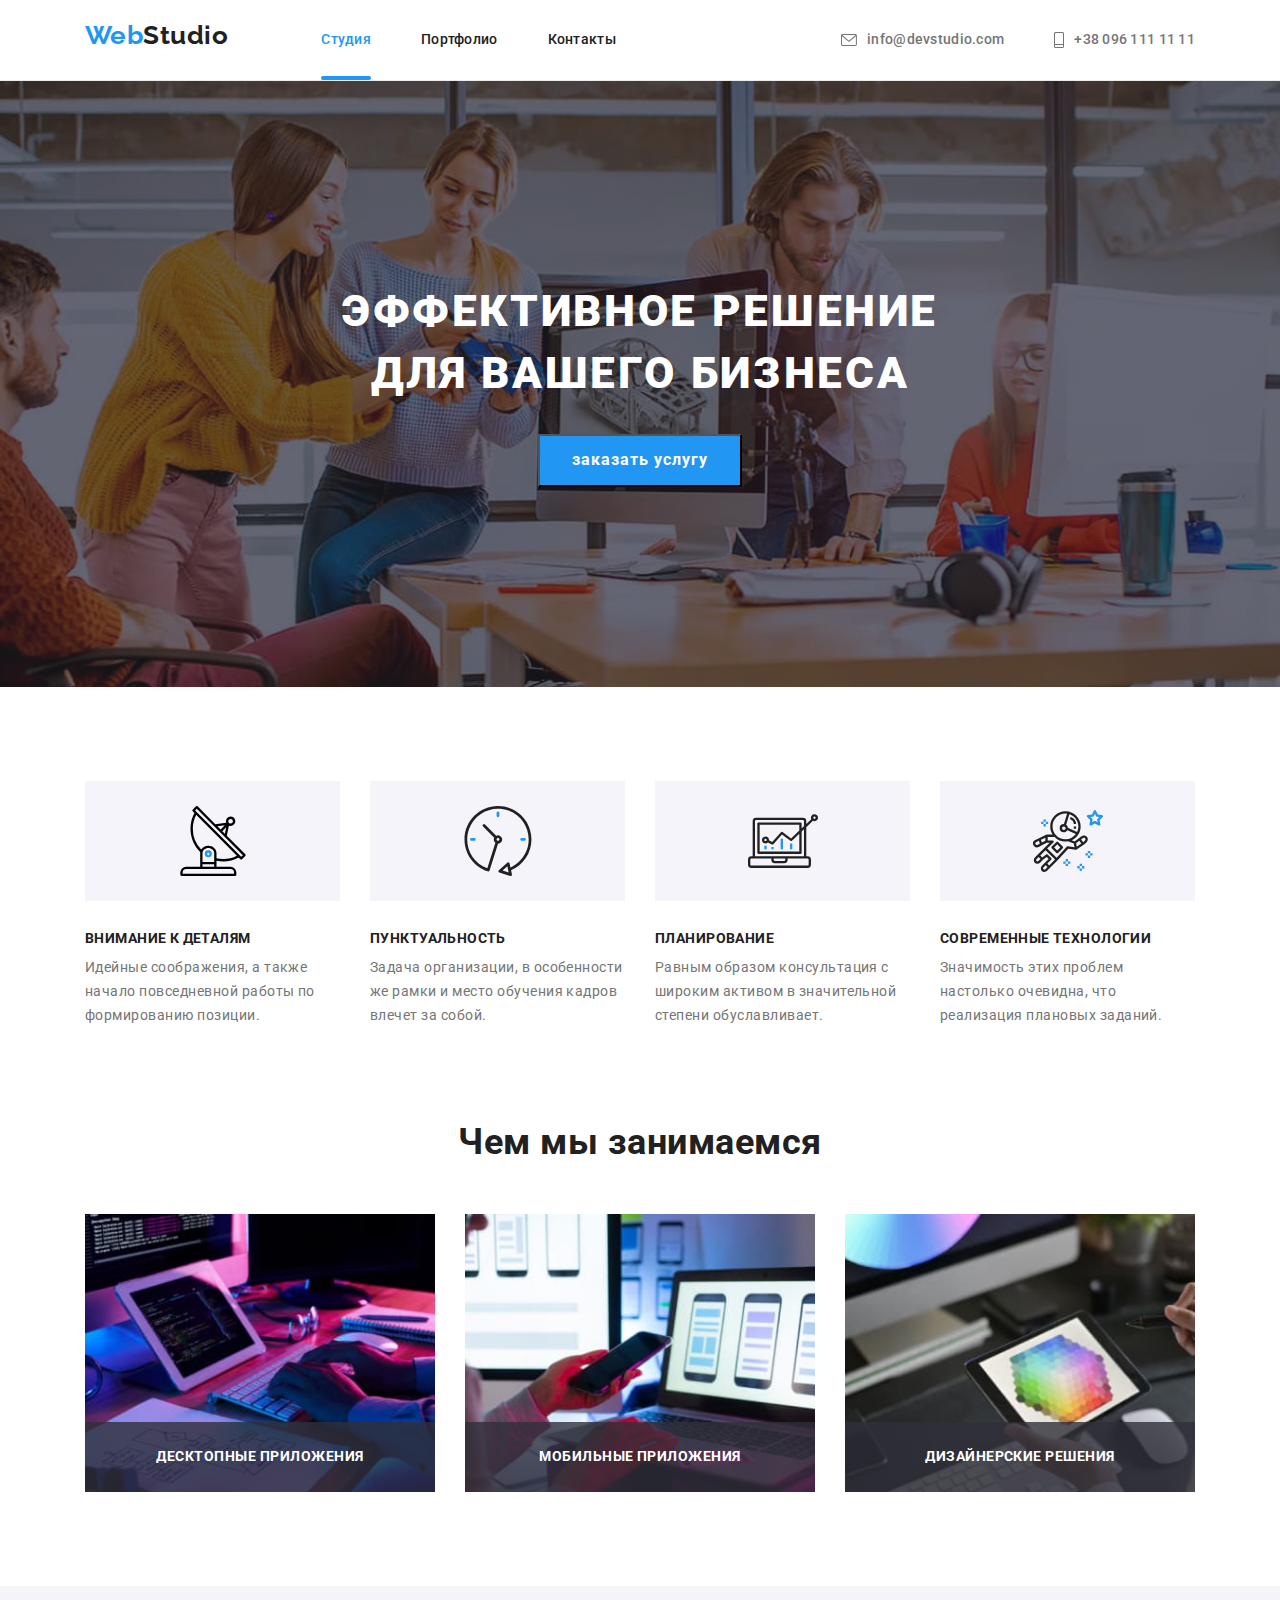
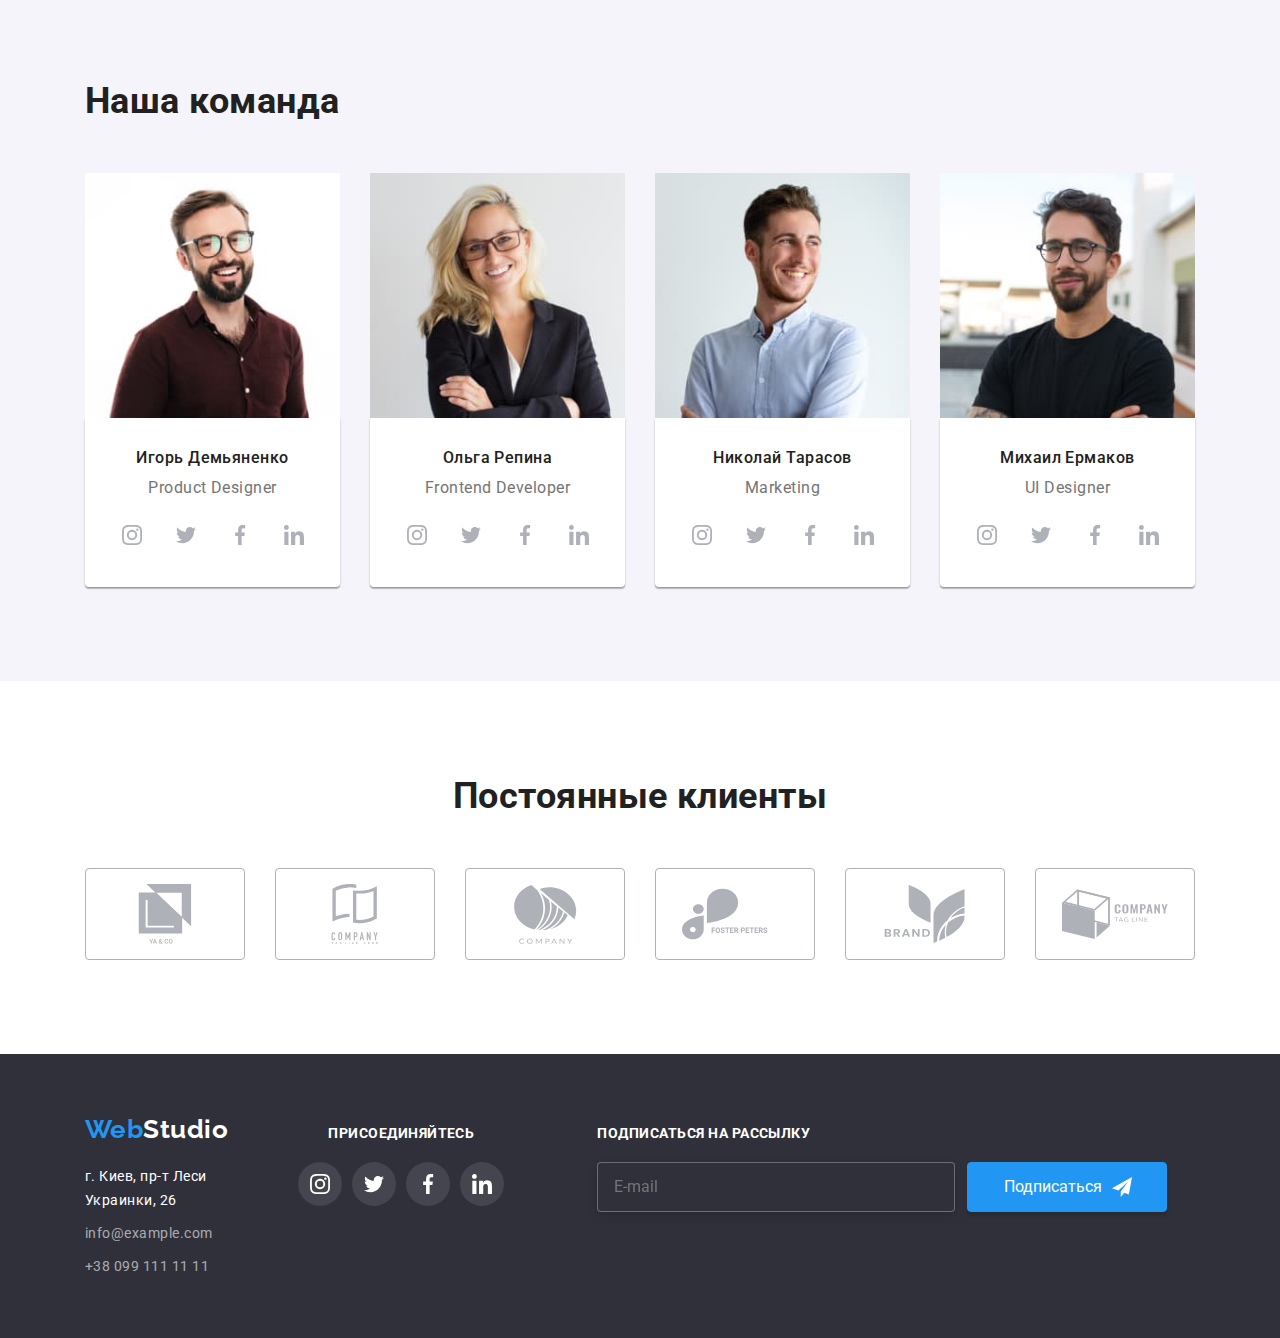
==== index.html @ ba645a19 "добавляет разметку на mob. tablet, desktop." ====
<!DOCTYPE html>
<html lang="en">
  <head>
    <meta charset="UTF-8" />
    <meta http-equiv="X-UA-Compatible" content="IE=edge" />
   <meta name="viewport" content="width=device-width, initial-scale=1.0" />
    <meta name="WebStudio" content="effective solution for your busines" />
    <title>WebStudio</title>
    <link
      href="https://fonts.googleapis.com/css2?family=Raleway:wght@700&family=Roboto:wght@400;500;700;900&display=swap"
      rel="stylesheet"
    />
    <link
      rel="stylesheet"
      href="https://cdnjs.cloudflare.com/ajax/libs/modern-normalize/1.1.0/modern-normalize.min.css"
    />
    <link rel="stylesheet" href="./css/main.min.css" />
  </head>

  <!--Body-->

  <body>
    <!--Header-->
    <header class="nav">
      <div class="container main__nav">
        
        
        <nav class="header__nav">

         <a href="./index.html" class="nav__logo"><span class="span__logo">Web</span>Studio
         </a>

          <ul class="nav__list">

            <li class="nav__item current">
              <a href="" class="nav__link current">Студия</a>
            </li>

            <li class="nav__item">
              <a href="./portfolio.html" class="nav__link">Портфолио</a>
            </li>

            <li class="nav__item">
              <a href="" class="nav__link">Контакты</a>
            </li>

          </ul>
        </nav>
        
        <button type="button" class="mobile-menu-button" data-menu-button>
         <svg class="mobile-menu-icon" width="40" height="40">
            <use href="./images/icons.svg#icon-menu_mob"></use>
            
         </svg>
         <svg class="mobile-menu-close" width="40" height="40">
            <use href="./images/icons.svg#icon-close_mob"></use>
         </svg>
        </button>

        <!--Contact-->

        <ul class="contact__list">
          <li class="contact__item">
            <a href="mailto:info@devstudio.com" class="contact__link">
              <svg class="icon__contact" width="16" height="12">
                <use href="./images/icons.svg#icon-envelope"></use>
              </svg>
              info@devstudio.com
            </a>
          </li>
          <li class="contact__item">
            <a href="tel:+380961111111" class="contact__link">
              <svg class="icon__contact" width="10" height="16">
                <use href="./images/icons.svg#icon-Vector"></use>
              </svg>
              +38 096 111 11 11
            </a>
          </li>
        </ul>
      </div>
    </header>

    <!--Main-->
    <main>
      <!--Hero-->
      <section class="hero">
        <div class="container">
          <h1 class="hero__title">Эффективное решение для вашего бизнеса</h1>
          <!--Button-->
          <button type="button" class="hero__button" data-modal-open>
            заказать услугу
          </button>
        </div>
      </section>

      <!--Advantages-->
      <section class="advantages section no__padding">
        <div class="container">
          <ul class="advantages__list">
            <li class="advantages__item">
              <div class="adv__wrap">
                <svg class="advantages__icon" width="70" height="70">
                  <use href="./images/icons.svg#icon-antenna"></use>
                </svg>
              </div>

              <h3 class="advantages__title">Внимание к деталям</h3>
              <p class="advantages__text">
                Идейные соображения, а также начало повседневной работы по
                формированию позиции.
              </p>
            </li>

            <li class="advantages__item">
              <div class="adv__wrap">
                <svg class="advantages__icon" width="70" height="70">
                  <use href="./images/icons.svg#icon-clock"></use>
                </svg>
              </div>
              <h3 class="advantages__title">Пунктуальность</h3>
              <p class="advantages__text">
                Задача организации, в особенности же рамки и место обучения
                кадров влечет за собой.
              </p>
            </li>

            <li class="advantages__item">
              <div class="adv__wrap">
                <svg class="advantages__icon" width="70" height="70">
                  <use href="./images/icons.svg#icon-diagram"></use>
                </svg>
              </div>
              <h3 class="advantages__title">Планирование</h3>
              <p class="advantages__text">
                Равным образом консультация с широким активом в значительной
                степени обуславливает.
              </p>
            </li>

            <li class="advantages__item">
              <div class="adv__wrap">
                <svg class="advantages__icon" width="70" height="70">
                  <use href="./images/icons.svg#icon-astronaut"></use>
                </svg>
              </div>
              <h3 class="advantages__title">Современные технологии</h3>
              <p class="advantages__text">
                Значимость этих проблем настолько очевидна, что реализация
                плановых заданий.
              </p>
            </li>
          </ul>
        </div>
      </section>

      <!--Description-->
      <section class="description section">
        <div class="container">
          <h2 class="description__title">Чем мы занимаемся</h2>
          <ul class="description__list">
            <!--programmer-->
            <li class="description__item">
              <img
              class="description__img"
              srcset="./images/programer01.jpg 1x, ./images/programer@2x.jpg 2x"
                src="./images/programer01.jpg"
                alt="programer-working"
                width="370"
                height="294"
              />
              <h3 class="about__img">Десктопные приложения</h3>
            </li>

            <li class="description__item">
              <!--web-ui-designers-->
              <img
              class="description__img"
              srcset="./images/web-ui-designers.jpg 1x, ./images/web-ui-designers@2x.jpg 2x"
                src="./images/web-ui-designers.jpg"
                alt="designers-are-developing"
                width="370"
                height="294"
              />
              <h3 class="about__img">Мобильные приложения</h3>
            </li>

            <li class="description__item">
              <!--creativ-artists-->
              <img
              class="description__img"
              srcset="./images/creativ-artists.jpg 1x, ./images/creativ-artists@2x.jpg 2x"
                src="./images/creativ-artists.jpg"
                alt="creative-artist-with-working-color-selection"
                width="370"
                height="294"
              />
              <h3 class="about__img">Дизайнерские решения</h3>
            </li>
          </ul>
        </div>
      </section>

      <!--Crewmember-->
      <section class="crewmember section">
        <div class="container">
          <h2 class="crew__title">Наша команда</h2>
          <ul class="crewmember__list">
            <!--productdesigner-->
            <li class="crew__item">
            <picture>
               <source 
               srcset="./images/productdesigner-270.jpg 1x,
               ./images/productdesigner-270@2x.jpg 2x"
               media="(min-width:1200px)">
               <source
               srcset="./images/productdesigner-354.jpg 1x,
               ./images/productdesigner-354@2x.jpg 2x"
               media="(min-width: 768px)">
               <source 
               srcset="./images/productdesigner-450.jpg 1x,
               ./images/productdesigner-450@2x.jpg 2x"
               media="(max-width:767px)">
               <img src="./images/productdesigner-450.jpg"
               alt="product-designer"
               class="crew__img">
            </picture>
              <div class="crew__card">
                <h3 class="crew__name">Игорь Демьяненко</h3>
                <p class="crew__position">Product Designer</p>
                <ul class="social__list">
                  <li class="social__item">
                    <a
                      href=""
                      class="crew__link"
                      target="_blank"
                      rel="nooper noreferrer"
                    >
                      <svg class="icon__inst" width="20" height="20">
                        <use href="./images/icons.svg#icon-instagram"></use>
                      </svg>
                    </a>
                  </li>
                  <li class="social__item">
                    <a
                      href=""
                      class="crew__link"
                      target="_blank"
                      rel="nooper noreferrer"
                    >
                      <svg class="icon__twit" width="20" height="20">
                        <use href="./images/icons.svg#icon-twitter"></use>
                      </svg>
                    </a>
                  </li>
                  <li class="social__item">
                    <a
                      href=""
                      class="crew__link"
                      target="_blank"
                      rel="nooper noreferrer"
                    >
                      <svg class="icon__face" width="20" height="20">
                        <use href="./images/icons.svg#icon-facebook"></use>
                      </svg>
                    </a>
                  </li>
                  <li class="social__item">
                    <a
                      href=""
                      class="crew__link"
                      target="_blank"
                      rel="nooper noreferrer"
                    >
                      <svg class="icon__link" width="20" height="20">
                        <use href="./images/icons.svg#icon-linkedin"></use>
                      </svg>
                    </a>
                  </li>
                </ul>
              </div>
            </li>

            <!--Frontend-->
            <li class="crew__item">
             <picture>
               <source
               srcset="./images/frontend-270.jpg 1x,
               ./images/frontend-270@2x.jpg 2x"
               media="(min-width:1200px)">
               <source
               srcset="./images/frontend-354.jpg 1x,
               ./images/frontend-354@2x.jpg 2x"

               media="(min-width:768px)">


               <source
               srcset="./images/frontend-450.jpg 1x,
               ./images/frontend-450@2x.jpg 2x"
               media="(max-width: 767px)">
               <img src="./images/frontend-450.jpg"
               alt="frontend"
               class="crew__img">
             </picture>
              <div class="crew__card">
                <h3 class="crew__name">Ольга Репина</h3>
                <p class="crew__position">Frontend Developer</p>
                <ul class="social__list">
                  <li class="social__item">
                    <a
                      href=""
                      class="crew__link"
                      target="_blank"
                      rel="nooper noreferrer"
                    >
                      <svg class="icon__inst" width="20" height="20">
                        <use href="./images/icons.svg#icon-instagram"></use>
                      </svg>
                    </a>
                  </li>
                  <li class="social__item">
                    <a
                      href=""
                      class="crew__link"
                      target="_blank"
                      rel="nooper noreferrer"
                    >
                      <svg class="icon__twit" width="20" height="20">
                        <use href="./images/icons.svg#icon-twitter"></use>
                      </svg>
                    </a>
                  </li>
                  <li class="social__item">
                    <a
                      href=""
                      class="crew__link"
                      target="_blank"
                      rel="nooper noreferrer"
                    >
                      <svg class="icon__face" width="20" height="20">
                        <use href="./images/icons.svg#icon-facebook"></use>
                      </svg>
                    </a>
                  </li>
                  <li class="social__item">
                    <a
                      href=""
                      class="crew__link"
                      target="_blank"
                      rel="nooper noreferrer"
                    >
                      <svg class="icon__link" width="20" height="20">
                        <use href="./images/icons.svg#icon-linkedin"></use>
                      </svg>
                    </a>
                  </li>
                </ul>
              </div>
            </li>

            <!--Marketing-->
            <li class="crew__item">
              <picture>
               <source
               srcset="./images/marketing-270.jpg 1x,
               ./images/marketing-270@2x.jpg 2x"
               media="(min-width:1200px)">

               <source
               srcset="./images/marketing-354.jpg 1x,
               ./images/marketing-354@2x.jpg 2x"
               media="(min-width: 768px)">

               <source
               srcset="./images/marketing-450.jpg 1x,
               ./images/marketing-450@2x.jpg 2x"
               media="max-width:767px)">

               <img src="./images/marketing-450.jpg"
               alt="marketing"
               class="crew__img">

              </picture>
              <div class="crew__card">
                <h3 class="crew__name">Николай Тарасов</h3>
                <p class="crew__position">Marketing</p>
                <ul class="social__list">
                  <li class="social__item">
                    <a
                      href=""
                      class="crew__link"
                      target="_blank"
                      rel="nooper noreferrer"
                    >
                      <svg class="icon__inst" width="20" height="20">
                        <use href="./images/icons.svg#icon-instagram"></use>
                      </svg>
                    </a>
                  </li>
                  <li class="social__item">
                    <a
                      href=""
                      class="crew__link"
                      target="_blank"
                      rel="nooper noreferrer"
                    >
                      <svg class="icon__twit" width="20" height="20">
                        <use href="./images/icons.svg#icon-twitter"></use>
                      </svg>
                    </a>
                  </li>
                  <li class="social__item">
                    <a
                      href=""
                      class="crew__link"
                      target="_blank"
                      rel="nooper noreferrer"
                    >
                      <svg class="icon__face" width="20" height="20">
                        <use href="./images/icons.svg#icon-facebook"></use>
                      </svg>
                    </a>
                  </li>
                  <li class="social__item">
                    <a
                      href=""
                      class="crew__link"
                      target="_blank"
                      rel="nooper noreferrer"
                    >
                      <svg class="icon__link" width="20" height="20">
                        <use href="./images/icons.svg#icon-linkedin"></use>
                      </svg>
                    </a>
                  </li>
                </ul>
              </div>
            </li>

            <!--UlDesigner-->
            <li class="crew__item">
              <picture>
               <source
               srcset="./images/uldesigner-270.jpg 1x,
               ./images/uldesigner-270@2x.jpg 2x"
               media="(min-width:1200px)">

               <source
               srcset="./images/uldesigner-354.jpg 1x,
               ./images/uldesigner-354@2x.jpg 2x"
               media="(min-width:768px)">


               <source
               srcset="./images/uldesigner-450.jpg 1x,
               ./images/uldesigner-450@2x.jpg 2x"
               media="(max-width:767 px)">

               <img src="./images/uldesigner-450.jpg"
               alt="ul-designer"
               class="crew__img">
              </picture>
              <div class="crew__card">
                <h3 class="crew__name">Михаил Ермаков</h3>
                <p class="crew__position">UI Designer</p>
                <ul class="social__list">
                  <li class="social__item">
                    <a
                      href=""
                      class="crew__link"
                      target="_blank"
                      rel="nooper noreferrer"
                    >
                      <svg class="icon__inst" width="20" height="20">
                        <use href="./images/icons.svg#icon-instagram"></use>
                      </svg>
                    </a>
                  </li>
                  <li class="social__item">
                    <a
                      href=""
                      class="crew__link"
                      target="_blank"
                      rel="nooper noreferrer"
                    >
                      <svg class="icon__twit" width="20" height="20">
                        <use href="./images/icons.svg#icon-twitter"></use>
                      </svg>
                    </a>
                  </li>
                  <li class="social__item">
                    <a
                      href=""
                      class="crew__link"
                      target="_blank"
                      rel="nooper noreferrer"
                    >
                      <svg class="icon__face" width="20" height="20">
                        <use href="./images/icons.svg#icon-facebook"></use>
                      </svg>
                    </a>
                  </li>
                  <li class="social__item">
                    <a
                      href=""
                      class="crew__link"
                      target="_blank"
                      rel="nooper noreferrer"
                    >
                      <svg class="icon__link" width="20" height="20">
                        <use href="./images/icons.svg#icon-linkedin"></use>
                      </svg>
                    </a>
                  </li>
                </ul>
              </div>
            </li>
          </ul>
        </div>
      </section>

      <!--clients-->
      <section class="clients section">
        <div class="container">
          <h2 class="clients__title">Постоянные клиенты</h2>

          <ul class="box__list">
            <li class="box__item">
              <a
                href=""
                class="client__link"
                target="_blank"
                rel="nooper noreferrer"
              >
                <svg class="icon__company" width="106" height="60">
                  <use href="./images/icons.svg#icon-company1"></use>
                </svg>
              </a>
            </li>

            <li class="box__item">
              <a
                href=""
                class="client__link"
                target="_blank"
                rel="nooper noreferrer"
              >
                <svg class="icon__company" width="106" height="60">
                  <use href="./images/icons.svg#icon-company2"></use>
                </svg>
              </a>
            </li>
            <li class="box__item">
              <a
                href=""
                class="client__link"
                target="_blank"
                rel="nooper noreferrer"
              >
                <svg class="icon__company" width="106" height="60">
                  <use href="./images/icons.svg#icon-company3"></use>
                </svg>
              </a>
            </li>
            <li class="box__item">
              <a
                href=""
                class="client__link"
                target="_blank"
                rel="nooper noreferrer"
              >
                <svg class="icon__company" width="106px" height="60px">
                  <use href="./images/icons.svg#icon-company4"></use>
                </svg>
              </a>
            </li>
            <li class="box__item">
              <a
                href=""
                class="client__link"
                target="_blank"
                rel="nooper noreferrer"
              >
                <svg class="icon__company" width="106" height="60">
                  <use href="./images/icons.svg#icon-company5"></use>
                </svg>
              </a>
            </li>
            <li class="box__item">
              <a
                href=""
                class="client__link"
                target="_blank"
                rel="nooper noreferrer"
              >
                <svg class="icon__company" width="106" height="60">
                  <use href="./images/icons.svg#icon-company6"></use>
                </svg>
              </a>
            </li>
          </ul>
        </div>
      </section>
    </main>
    <!--Footer-->
    <footer class="footer">
      <div class="container footer__content">
        <div class="footer__wrap">
          <a href="./index.html" class="logo"
            ><span class="span__logo">Web</span>Studio
          </a>
          <address>
            <ul class="address__list">
              <li class="address__item">
                <a
                  href="https://www.google.pl/maps/place/%D0%B1%D1%83%D0%BB.+%D0%9B%D0%B5%D1%81%D0%B8+%D0%A3%D0%BA%D1%80%D0%B0%D0%B8%D0%BD%D0%BA%D0%B8,+26,+%D0%9A%D0%B8%D0%B5%D0%B2,+%D0%A3%D0%BA%D1%80%D0%B0%D0%B8%D0%BD%D0%B0,+02000/@50.4265841,30.5361971,17z/data=!3m1!4b1!4m5!3m4!1s0x40d4cf0e033ecbe9:0x57a4dffefec77da0!8m2!3d50.4265807!4d30.5383858"
                  target="_blank"
                  rel="nooper noreferrer"
                  class="footer__link"
                >
                  г. Киев, пр-т Леси Украинки, 26
                </a>
              </li>

              <li class="address__item">
                <a href="mailto:info@example.com" class="footer__contact">
                  info@example.com
                </a>
              </li>

              <li class="address__item">
                <a href="tel:tel:+380991111111" class="footer__contact">
                  +38 099 111 11 11
                </a>
              </li>
            </ul>
          </address>
        </div>
<!------Join------>
        <div class="join__box">
          <h3 class="join__title">присоединяйтесь</h3>
          <ul class="join__list">
            <li class="join__item">
              <a
                href=""
                class="join__link"
                target="_blank"
                rel="nooper noreferrer"
              >
                <svg class="icon__inst" width="20" height="20">
                  <use href="./images/icons.svg#icon-instagram"></use>
                </svg>
              </a>
            </li>
            <li class="join__item">
              <a
                href=""
                class="join__link"
                target="_blank"
                rel="nooper noreferrer"
              >
                <svg class="icon__twit" width="20" height="20">
                  <use href="./images/icons.svg#icon-twitter"></use>
                </svg>
              </a>
            </li>
            <li class="join__item">
              <a
                href=""
                class="join__link"
                target="_blank"
                rel="nooper noreferrer"
              >
                <svg class="icon__face" width="20" height="20">
                  <use href="./images/icons.svg#icon-facebook"></use>
                </svg>
              </a>
            </li>
            <li class="join__item">
              <a
                href=""
                class="join__link"
                target="_blank"
                rel="nooper noreferrer"
              >
                <svg class="icon__link" width="20" height="20">
                  <use href="./images/icons.svg#icon-linkedin"></use>
                </svg>
              </a>
            </li>
          </ul>
        </div>
<!--------Subscribe_section-->
        <div class="subscribe__section">
          <h3 class="subscribe__title">подписаться на рассылку</h3>

          <form class="speaker__form">
            <div class="button__form">
              <input
                type="email"
                name="mail"
                id="mail"
                placeholder="E-mail"
                class="subscribe__input"
              />
              <button class="subscribe__button">
                Подписаться
                <svg class="svg__send" width="24" height="24">
                  <use href="./images/icons.svg#icon-icon-send"></use>
                </svg>
              </button>
            </div>
          </form>
        </div>
      </div>
    </footer>
<!-----Backdrop-->
    <div class="backdrop is-hidden" data-modal>
      <div class="modal__window">
        <button class="button__close" data-modal-close>
          <svg class="icon__close" width="18" height="18">
            <use href="./images/close-black1.svg#icon-close-black"></use>
          </svg>
        </button>

        <h2 class="window__title">Оставьте свои данные, мы вам перезвоним</h2>
        <form class="fieldset">
          <label class="form__field" for="form-name">Имя</label>
          <div class="form__wrap">
            <input
              class="form__input"
              type="text"
              name="form-name"
              id="form-name"
            />
            <svg class="form__icon" width="12" height="12">
              <use href="./images/icons.svg#icon-personal"></use>
            </svg>
          </div>

          <label class="form__field" for="form-tel">Телефон</label>
          <div class="form__wrap">
            <input
              class="form__input"
              type="tel"
              name="form-tel"
              id="form-tel"
            />
            <svg class="form__icon" width="13" height="13">
              <use href="./images/icons.svg#icon-phone"></use>
            </svg>
          </div>

          <label class="form__field" for="form-email">Почта</label>
          <div class="form__wrap">
            <input
              class="form__input"
              type="email"
              name="form-email"
              id="form-email"
            />
            <svg class="form__icon" width="15" height="12">
              <use href="./images/icons.svg#icon-form-envelope"></use>
            </svg>
          </div>

          <label class="form__field" for="form-comment">Комментарий</label>
          <div class="comment__wrapper">
            <textarea
              name="form-comment"
              id="form-comment"
              rows="7"
              placeholder="Введите текст"
              class="form__comment"
            ></textarea>
          </div>

          <div class="checkbox__wrap">
            <input
              class="form__checkbox"
              type="checkbox"
              name="form-checkbox"
              id="form-checkbox"
            />
            <label class="checkbox__text" for="form-checkbox">
              <svg class="checkbox__icon" width="16" height="15">
                <use href="./images/icons.svg#icon-form-confirm"></use>
              </svg>
              <span>
                Соглашаюсь с рассылкой и принимаю
                <a class="checkbox__link" href="">Условия договора</a></span
              >
            </label>
          </div>
          <button class="form__button" type="submit">Отправить</button>
        </form>
      </div>
    </div>

    <!--mobile-menu-->
   <div class="mobile-menu" data-menu>

   
      
   
      <ul class="nav__list">
   
         <li class="nav__item current">
            <a href="" class="nav__link current">Студия</a>
         </li>
   
         <li class="nav__item">
            <a href="./portfolio.html" class="nav__link">Портфолио</a>
         </li>
   
         <li class="nav__item">
            <a href="" class="nav__link">Контакты</a>
         </li>
   
      </ul>
      
      <ul class="contact__list">
         <li class="contact__item">
            <a href="mailto:info@devstudio.com" class="contact__link">
               <svg class="icon__contact" width="16" height="12">
                  <use href="./images/icons.svg#icon-envelope"></use>
               </svg>
               info@devstudio.com
            </a>
         </li>
         <li class="contact__item">
            <a href="tel:+380961111111" class="contact__link tel">
               <svg class="icon__contact" width="10" height="16">
                  <use href="./images/icons.svg#icon-Vector"></use>
               </svg>
               +38 096 111 11 11
            </a>
         </li>
      </ul>
      <ul class="mob__social">
         <li class="mob__social-item">
            <a class="mob__social-link" href="">Instagram</a>
         </li>
         <li class="mob__social-item">
            <a class="mob__social-link" href="">Twitter</a>
         </li>
         <li class="mob__social-item">
            <a class="mob__social-link" href="">Facebook</a>
         </li>
         <li class="mob__social-item">
            <a class="mob__social-link" href="">LinkedIn</a>
         </li>
      </ul>
 
      <!-- <button type="button" data-menu-close>Close</button> -->
   </div>





    <script src="./js/modal.js"></script>
    <script src="./js/mobile-menu.js"></script>
  </body>
</html>
---- css/main.min.css ----
body{color:#212121;font-family:"Roboto",sans-serif;letter-spacing:.03em}img{display:block;max-width:100%;height:auto}button{cursor:pointer}ul{list-style:none;padding:0px;margin:0px}h1,h2,h3{margin:0}p{margin:0}a{text-decoration:none}.container{margin-left:auto;margin-right:auto;padding-left:15px;padding-right:15px}@media(min-width: 480px){.container{width:480px}}@media(min-width: 768px){.container{width:768px}}@media(min-width: 1200px){.container{width:1140px}}.section{padding-top:94px;padding-bottom:94px}.color{background-color:#f5f4fa}.icon__inst,.icon__twit,.icon__face,.icon__link{fill:currentColor}.icon__company{fill:currentColor}.mobile-menu{background-color:#fff;box-shadow:0px 4px 8px rgba(0,0,0,.04),0px 2px 4px rgba(0,0,0,.08),0px 1px 3px rgba(0,0,0,.16);position:fixed;top:0;left:0;width:100%;height:100vh;transform:translateX(100%);opacity:0;transition:transform var(--transition),opacity var(--transition);display:flex;flex-direction:column;justify-content:space-between;align-items:baseline;padding:48px 40px;overflow-y:scroll}.mobile-menu.is-open{transform:translateX(0);opacity:1}@media(max-width: 767.98px){.mobile-menu.is-open .tel{color:#2196f3}}@media(max-width: 767.98px){.contact__list{margin-left:0;flex-direction:column-reverse;gap:0}}@media(max-width: 767.98px){.nav__list{gap:0}}@media(max-width: 767.98px){.icon__contact{display:none}}.mobile-menu-close{display:none}.mobile-menu-button.is-open .mobile-menu-close{display:block}.mobile-menu-button.is-open .mobile-menu-icon{display:none}.mobile-menu-button.is-open{position:fixed;top:20px;right:20px;z-index:10;background-color:#fff;border:none;transition:250ms cubic-bezier(0.4, 0, 0.2, 1)}.mobile-menu-button.is-open:hover,.mobile-menu-button.is-open:focus{fill:#2196f3}.mobile-menu-button{background-color:#fff;border:none;transition:250ms cubic-bezier(0.4, 0, 0.2, 1)}@media(min-width: 768px){.mobile-menu-button{display:none}}.mobile-menu-button:hover,.mobile-menu-button:focus{fill:#2196f3}.nav{background-color:#fff;border-bottom:1px solid #ececec}@media(max-width: 767.98px){.nav .nav__list{display:none}}@media(max-width: 767.98px){.nav .contact__list{display:none}}@media(max-width: 767.98px){.nav__list{display:none}}.main__nav{display:flex;align-items:center}@media(max-width: 767.98px){.main__nav{justify-content:space-between}}.header__nav{display:flex;align-items:baseline}.nav__logo{color:#212121;margin-right:93px;font-family:"Raleway",sans-serif;font-size:26px;font-weight:700;line-height:1.2;transition-property:color;transition:250ms cubic-bezier(0.4, 0, 0.2, 1)}.nav__logo:hover,.nav__logo:focus{color:#2196f3}.span__logo{color:#2196f3}.logo{display:block;margin-top:0;margin-bottom:20px;color:#fff;text-decoration:none;font-family:"Raleway",sans-serif;font-size:26px;font-weight:700;line-height:1.2;transition-property:color;transition:250ms cubic-bezier(0.4, 0, 0.2, 1)}.logo:hover,.logo:focus{color:#2196f3}.nav__list{display:flex;gap:50px}@media(max-width: 767.98px){.nav__list{flex-direction:column;gap:32px;align-items:baseline}}.nav__link{display:block;padding-top:32px;padding-bottom:32px;color:#212121;text-decoration:none;font-size:14px;font-weight:500;line-height:1.1;letter-spacing:.02em;transition-property:color;transition:250ms cubic-bezier(0.4, 0, 0.2, 1)}@media(max-width: 767.98px){.nav__link{font-size:40px;line-height:1.72;letter-spacing:.02em;font-size:40px;line-height:1.72;text-align:center;letter-spacing:.02em}}.nav__link:hover,.nav__link:focus{color:#2196f3}.nav__link::after{content:"";display:block;width:100%;height:4px;border-radius:2px;background-color:#2196f3;position:absolute;left:0;bottom:0px;opacity:0;transition-property:opacity;transition:250ms cubic-bezier(0.4, 0, 0.2, 1)}@media(max-width: 767.98px){.nav__link{padding-top:0;padding-bottom:0}}.nav__item{position:relative}.current{color:#2196f3}.current::after{opacity:1}.current:hover::after{opacity:1}@media(max-width: 767.98px){.current::after{opacity:0}}.contact__list{display:flex;margin-left:auto;align-items:center;gap:50px}@media(max-width: 767.98px){.contact__list{gap:32px;margin-left:0;align-items:baseline}}@media(min-width: 768px)and (max-width: 1199.98px){.contact__list{flex-direction:column;align-items:baseline;gap:10px}}.icon__contact{margin-right:10px}.icon__contact{fill:currentColor}.contact__link{display:flex;padding-top:32px;padding-bottom:32px;color:#757575;text-decoration:none;align-items:center;font-size:14px;font-weight:500;line-height:1.14;letter-spacing:.02em;transition-property:color;transition:250ms cubic-bezier(0.4, 0, 0.2, 1)}@media(max-width: 767.98px){.contact__link{font-size:34px;font-weight:500;line-height:1.17;letter-spacing:.02em}}.contact__link:hover,.contact__link:focus{color:#2196f3}@media(max-width: 767.98px){.contact__link{padding-top:0;padding-bottom:0}}@media(min-width: 768px)and (max-width: 1199.98px){.contact__link{padding-top:0;padding-bottom:0}}.mob__social-link{font-size:18px;font-weight:500;line-height:1.22;letter-spacing:.02em;color:#2196f3}.mob__social{display:flex;gap:20px}.mob__social-item:not(:last-child){border-right:1px solid rgba(33,33,33,.2);padding-right:10px}.mob__social-item:not(:last-child):not(:first-child){padding-left:10px}.hero{background-color:#c4c4c4;background-repeat:no-repeat;background-position:center;background-size:cover;margin-inline:auto;padding:118px 0;text-align:center;background-image:linear-gradient(to right, rgba(47, 48, 58, 0.4), rgba(47, 48, 58, 0.4)),url(../images/header-background-mobile.jpg)}@media screen and (min-device-pixel-ratio: 2),screen and (-moz-min-device-pixel-ratio: 2),screen and (-o-min-device-pixel-ratio: 2/1),screen and (-webkit-min-device-pixel-ratio: 2),screen and (min-resolution: 192dpi),screen and (min-resolution: 2dppx){.hero{background-image:linear-gradient(rgba(47, 48, 58, 0.4), rgba(47, 48, 58, 0.4)),url(../images/header-background-mobile@2x.jpg)}}@media(min-width: 768px)and (max-width: 1199.98px){.hero{padding:118px 0;background-image:linear-gradient(rgba(47, 48, 58, 0.4), rgba(47, 48, 58, 0.4)),url(../images/header-background-tablet.jpg);margin-inline:auto}}@media screen and (min-width: 768px)and (max-width: 1199.98px)and (min-device-pixel-ratio: 2),screen and (min-width: 768px)and (max-width: 1199.98px)and (-moz-min-device-pixel-ratio: 2),screen and (min-width: 768px)and (max-width: 1199.98px)and (-o-min-device-pixel-ratio: 2/1),screen and (min-width: 768px)and (max-width: 1199.98px)and (-webkit-min-device-pixel-ratio: 2),screen and (min-width: 768px)and (max-width: 1199.98px)and (min-resolution: 192dpi),screen and (min-width: 768px)and (max-width: 1199.98px)and (min-resolution: 2dppx){.hero{background-image:linear-gradient(rgba(47, 48, 58, 0.4), rgba(47, 48, 58, 0.4)),url(../images/header-background-tablet@2x.jpg)}}@media(min-width: 1200px){.hero{background-image:linear-gradient(rgba(47, 48, 58, 0.4), rgba(47, 48, 58, 0.4)),url(../images/header-background.jpg);max-width:1600px;padding:200px 0px;margin-inline:auto}}@media screen and (min-width: 1200px)and (min-device-pixel-ratio: 2),screen and (min-width: 1200px)and (-moz-min-device-pixel-ratio: 2),screen and (min-width: 1200px)and (-o-min-device-pixel-ratio: 2/1),screen and (min-width: 1200px)and (-webkit-min-device-pixel-ratio: 2),screen and (min-width: 1200px)and (min-resolution: 192dpi),screen and (min-width: 1200px)and (min-resolution: 2dppx){.hero{background-image:linear-gradient(rgba(47, 48, 58, 0.4), rgba(47, 48, 58, 0.4)),url(../images/header-background@2x.jpg)}}.hero__title{max-width:360px;margin:auto;color:#fff;font-size:26px;font-weight:900;line-height:1.62;letter-spacing:.06em;text-align:center;text-transform:uppercase}@media(min-width: 768px){.hero__title{font-size:20px;line-height:1.36}}@media(min-width: 1200px){.hero__title{font-size:44px;line-height:1.4;max-width:696px}}.hero__button{background-color:#2196f3;color:#fff;padding:10px 32px;margin-top:30px;min-width:200px;font-family:inherit;font-size:16px;font-weight:700;line-height:1.8;letter-spacing:.06em;align-items:center;transition-property:background-color;transition:250ms cubic-bezier(0.4, 0, 0.2, 1)}.hero__button:hover,.hero__button:focus{background-color:#188ce8;color:#fff}.advantages{background-color:#fff}@media(max-width: 1199.98px){.advantages{padding-top:60px;padding-bottom:60px}}@media(min-width: 768px){.advantages__list{display:flex;flex-wrap:wrap;justify-content:space-between;gap:30px}}@media(min-width: 768px){.advantages__list .advantages__item{width:calc((100% - 30px)/2)}}@media(min-width: 1200px){.advantages__list .advantages__item{width:calc((100% - 90px)/4)}}@media(min-width: 1200px){.no__padding{padding-bottom:0}}.advantages__title{margin-bottom:10px;margin-top:30px;font-size:14px;font-weight:700;line-height:1.1;letter-spacing:.03em;text-transform:uppercase}.advantages__text{color:#757575;font-size:14px;line-height:1.71}.adv__wrap{width:100%;padding:25px 0;display:flex;align-items:center;justify-content:center;background-color:#f5f4fa}.advantages__icon{display:block;background-color:#f5f4fa}.description{background-color:#fff}@media(max-width: 1199.98px){.description{display:none}}.description__title{margin-top:0;margin-bottom:50px;font-size:36px;font-weight:700;text-align:center}.description__list{display:flex;flex-wrap:wrap}.description__item{position:relative;width:calc((100% - 60px)/3);margin-right:30px}.description__item:nth-child(3n){margin-right:0}.about__img{display:inline-flex;justify-content:center;align-items:center;width:100%;height:70px;color:#fff;font-size:14px;font-weight:700;line-height:1.14;text-align:center;text-transform:uppercase;background-color:rgba(47,48,58,.8);position:absolute;bottom:0px;right:50%;transform:translate(50%)}.crewmember{background-color:#f5f4fa}@media(max-width: 1199.98px){.crewmember{padding-top:60px;padding-bottom:60px}}@media(min-width: 768px){.crewmember__list{display:flex}}@media(max-width: 1199.98px){.crewmember__list{display:flex;flex-wrap:wrap}}.crew__item{margin-bottom:30px}@media(min-width: 768px)and (max-width: 1199.98px){.crew__item{width:calc((100% - 30px)/2);margin-right:15px;margin-bottom:15px}.crew__item:nth-child(2n){margin-right:0}.crew__item:nth-last-child(-n+2){margin-bottom:0}}@media(min-width: 1200px){.crew__item{width:calc((100% - 90px)/4);margin-right:30px;margin-bottom:30px}.crew__item:nth-child(4n){margin-right:0}.crew__item:nth-last-child(-n+4){margin-bottom:0}}.crew__card{margin-top:0;padding-top:30px;padding-bottom:24px;box-shadow:0px 1px 3px rgba(0,0,0,.12),0px 1px 1px rgba(0,0,0,.14),0px 2px 1px rgba(0,0,0,.2);border-radius:0px 0px 4px 4px;background-color:#fff}@media(min-width: 1200px){.crew__card{padding-bottom:30px}}.crew__title{margin-bottom:30px;font-size:28px;font-weight:700;line-height:1.17}@media(min-width: 1200px){.crew__title{margin-bottom:50px;font-size:36px;line-height:1.2}}.crew__name{margin-top:0;margin-bottom:10px;font-size:16px;font-weight:500;line-height:1.2;text-align:center}.crew__position{color:#757575;font-size:16px;line-height:1.2;text-align:center}.crew__img{display:block;width:calc(100vw - 30px);max-width:450px;height:auto}@media screen and (min-width: 768px){.crew__img{width:100%}}.social__list{display:flex;list-style:none;justify-content:center;margin-top:16px}.social__item{width:44px;height:44px}.social__item:not(:first-child){margin-left:10px}.crew__link{display:flex;align-items:center;justify-content:center;border-radius:50%;width:100%;height:100%;color:#afb1b8;transition-property:background-color,color;transition:250ms cubic-bezier(0.4, 0, 0.2, 1)}.crew__link:hover,.crew__link:focus{color:#fff;background-color:#2196f3}.clients{background-color:#fff}@media(max-width: 1199.98px){.clients{padding-top:60px;padding-bottom:60px}}.clients__title{font-size:28px;font-weight:700;line-height:1.17;text-align:center;margin-bottom:30px}@media(min-width: 1200px){.clients__title{margin-bottom:50px;font-size:36px;font-weight:700;line-height:1.2;text-align:center}}.box__list{display:flex;flex-wrap:wrap;justify-content:center;list-style:none;gap:30px}.box__item{height:92px;width:calc((100% - 30px)/2)}@media(min-width: 768px){.box__item{width:calc((100% - 60px)/3)}}@media(min-width: 1200px){.box__item{width:calc((100% - 150px)/6)}}.client__link{display:flex;align-items:center;justify-content:center;width:100%;height:100%;color:#afb1b8;border:1px solid #afb1b8;border-radius:4px;transition-property:border,color;transition:250ms cubic-bezier(0.4, 0, 0.2, 1)}.client__link:hover,.client__link:focus{color:#2196f3;border:1px solid #2196f3}.backdrop{position:fixed;top:0;width:100%;height:100%;background-color:rgba(0,0,0,.2);transition-property:opacity,visibility;transition:250ms cubic-bezier(0.4, 0, 0.2, 1)}@media screen and (max-height: 625px){.backdrop{overflow-y:scroll}}.backdrop.is-hidden{visibility:hidden;opacity:0;pointer-events:none}.backdrop.is-hidden.modal__window{visibility:hidden;opacity:0;transform:translate(-50%, -50%) scale(0.9)}.modal__window{position:relative;top:50%;left:50%;transform:scale(1) translate(-50%, -50%);width:450px;padding:40px;background-color:#fff;box-shadow:0px 1px 3px rgba(0,0,0,.12),0px 1px 1px rgba(0,0,0,.14),0px 2px 1px rgba(0,0,0,.2);border-radius:4px;transition-property:opacity,visibility,transform;transition:250ms cubic-bezier(0.4, 0, 0.2, 1)}@media(min-width: 768px)and (max-width: 1199.98px){.modal__window{top:0%;transform:translate(-50%, 0) scale(1)}}@media(min-width: 1200px){.modal__window{width:528px;padding:40px 41px 40px 39px}}.button__close{position:absolute;top:8px;right:8px;width:30px;height:30px;border-radius:50%;display:flex;justify-content:center;align-items:center;background:#fff;border:1px solid rgba(0,0,0,.1)}.button__close:hover .icon__close{fill:#2196f3}.icon__close{transition:fill 250ms cubic-bezier(0.4, 0, 0.2, 1)}.window__title{font-size:20px;font-weight:700;line-height:1.15;text-align:center;color:#212121;margin-bottom:12px}.form__field{display:block;margin-bottom:4px;font-size:12px;line-height:1.17;letter-spacing:.01em;color:#757575}.form__input{width:100%;min-height:40px;padding-left:42px;border:1px solid rgba(33,33,33,.2);border-radius:4px;transition:border-color 250ms cubic-bezier(0.4, 0, 0.2, 1)}.form__input:focus-visible+.form__icon{fill:#2196f3}.form__input:focus-visible{border:1px solid #2196f3;outline:rgba(0,0,0,0)}.form__input:focus-visible+.form__icon{fill:#2196f3}.form__icon{position:absolute;top:14px;left:15px;transition:fill 250ms cubic-bezier(0.4, 0, 0.2, 1)}.comment__wrapper{display:flex}.form__comment{height:120px;padding:12px 16px;width:100%;resize:none;border:1px solid rgba(33,33,33,.2);border-radius:4px;font-style:normal;font-size:12px;line-height:1.16;letter-spacing:.01em;margin-bottom:20px;transition:border-color 250ms cubic-bezier(0.4, 0, 0.2, 1)}.form__comment:focus-visible{border:1px solid #2196f3;outline:rgba(0,0,0,0)}.form__wrap{position:relative;display:flex;margin-bottom:10px}.checkbox__wrap{display:flex;align-items:center;justify-content:center}.form__checkbox{-webkit-appearance:none;-moz-appearance:none;appearance:none}.form__checkbox:checked+.checkbox__text .checkbox__icon{border:none;background-color:#2196f3;fill:#fff}.form__checkbox:focus+.checkbox__text>.checkbox__icon{border:2px solid #2196f3}.checkbox__text{display:flex;align-items:center;justify-content:center;font-size:14px;line-height:1.71;cursor:pointer;color:#757575}.checkbox__icon{border:2px solid #212121;border-radius:4px;fill:rgba(0,0,0,0);margin-right:7px}.checkbox__link{color:#2196f3;text-decoration:none;background-image:linear-gradient(currentColor, currentColor);background-position:0% 100%;background-repeat:no-repeat;background-size:100% 1px}.checkbox__link:visited{color:#2196f3}.form__button{display:flex;margin-left:auto;margin-right:auto;margin-top:30px;padding:10px 55px 10px 56px;font-weight:700;font-size:16px;line-height:1.88;letter-spacing:.06em;background:#2196f3;box-shadow:0px 4px 4px rgba(0,0,0,.15);border:none;border-radius:4px;border-color:rgba(0,0,0,0);color:#fff;transition-property:background-color;transition:250ms cubic-bezier(0.4, 0, 0.2, 1)}.form__button:hover,.form__button:focus{background-color:#188ce8}.footer{background-color:#2f303a;padding-top:60px;padding-bottom:60px}.logo{display:block;margin-top:0;margin-bottom:20px;color:#fff;text-decoration:none;font-family:"Raleway",sans-serif;font-size:24px;font-weight:700;line-height:1.16;transition-property:color;transition:250ms cubic-bezier(0.4, 0, 0.2, 1)}@media(min-width: 1200px){.logo{font-size:26px;line-height:1.2}}.logo:hover,.logo:focus{color:#2196f3}.footer__link{color:#fff;text-decoration:none;font-style:normal;font-size:14px;line-height:1.7;transition-property:color;transition:250ms cubic-bezier(0.4, 0, 0.2, 1)}.footer__link:hover,.footer__link:focus{color:#2196f3}@media(max-width: 1199.98px){.address__list{display:flex;flex-direction:column;align-items:center}}.address__item{margin-top:0;margin-bottom:8px}.address__item:nth-child(3n){margin-bottom:0}@media(min-width: 1200px){.address__item{margin-top:0;margin-bottom:9px}.address__item:nth-child(3n){margin-bottom:0}}.footer__contact{color:rgba(255,255,255,.6);text-decoration:none;font-style:normal;font-size:14px;line-height:1.7;transition-property:color;transition:250ms cubic-bezier(0.4, 0, 0.2, 1)}.footer__contact:focus,.footer__contact:hover{color:#2196f3}.footer__content{align-items:baseline}@media(min-width: 768px){.footer__content{display:flex;justify-content:space-evenly}}@media(max-width: 1199.98px){.footer__content{flex-wrap:wrap}}@media(max-width: 1199.98px){.footer__wrap{display:flex;align-items:center;flex-direction:column}}.join__title{font-size:14px;font-weight:700;line-height:1.14;text-transform:uppercase;color:#fff;margin-bottom:20px}.join__box{display:flex;flex-direction:column;align-items:center;padding-top:60px}@media(min-width: 768px){.join__box{margin-left:165px;padding-top:0}}@media(min-width: 1200px){.join__box{margin-left:70px}}.join__list{display:flex;list-style:none}.join__item:not(:first-child){margin-left:10px}.join__item{width:44px;height:44px}.join__item:not(:first-child){margin-left:10px}.join__item:not(:first-child){margin-left:10px}.join__link{width:100%;height:100%;display:flex;align-items:center;justify-content:center;color:#fff;border-radius:50%;background-color:rgba(255,255,255,.1);transition-property:background-color;transition:250ms cubic-bezier(0.4, 0, 0.2, 1)}.join__link:hover,.join__link:focus{background-color:#2196f3}.subscribe__section{display:flex;flex-direction:column}@media(min-width: 768px){.subscribe__section{width:100%}}@media(max-width: 1199.98px){.subscribe__section{align-items:center}}@media(min-width: 1200px){.subscribe__section{margin-left:93px}}.subscribe__title{color:#fff;font-size:14px;font-weight:700;line-height:1.14;margin:0px;margin-bottom:20px;text-transform:uppercase}@media(max-width: 1199.98px){.subscribe__title{padding-top:60px}}.subscribe__input{width:calc(100vw - 30px);max-width:450px;height:50px;padding:15px 0 15px 16px;background-color:#2f303a;color:#fff;border:1px solid rgba(255,255,255,.3);filter:drop-shadow(0px 4px 4px rgba(0, 0, 0, 0.15));border-radius:4px}@media(min-width: 1200px){.subscribe__input{width:358px;height:50px}}.subscribe__button{display:flex;align-items:center;justify-content:center;width:200px;height:50px;padding:10px 28px 10px 29px;background-color:#2196f3;color:#fff;border-radius:4px;border:1px solid #2196f3;box-shadow:0px 4px 4px rgba(0,0,0,.15);cursor:pointer}@media(max-width: 1199.98px){.subscribe__button{margin-top:20px}}@media(min-width: 1200px){.subscribe__button{margin-left:12px}}.button__form{display:flex}@media(max-width: 1199.98px){.button__form{flex-direction:column;align-items:center}}.svg__send{fill:currentColor;width:20px;height:20px;margin-left:10px}.general{background-color:#fff}@media(max-width: 1199.98px){.general{padding-top:60px;padding-bottom:60px}}.button__list{display:flex;flex-wrap:wrap;flex-direction:row;justify-content:center;gap:8px;margin-bottom:30px}@media(max-width: 767.98px){.button__list{justify-content:flex-start}}@media(min-width: 1200px){.button__list{margin-bottom:50px}}.button__link{background-color:#f5f4fa;color:#212121;padding:6px 22px;font-family:inherit;font-size:16px;font-weight:500;line-height:1.6;letter-spacing:.03em;text-align:center;border:none;border-radius:4px;transition-property:color,background-color,box-shadow;transition:250ms cubic-bezier(0.4, 0, 0.2, 1)}.button__link:hover,.button__link:focus{color:#fff;background-color:#2196f3;box-shadow:0px 3px 1px rgba(0,0,0,.1),0px 1px 2px rgba(0,0,0,.08),0px 2px 2px rgba(0,0,0,.12)}.portfolio__list{display:flex;flex-wrap:wrap;margin-top:0}@media(max-width: 767.98px){.portfolio__list{justify-content:center}}.portfolio__item{margin-bottom:30px}@media(min-width: 768px)and (max-width: 1199.98px){.portfolio__item{width:calc((100% - 30px)/2);margin-right:30px}.portfolio__item:nth-child(2n){margin-right:0}.portfolio__item:nth-last-child(-n+2){margin-bottom:0}}@media(min-width: 1200px){.portfolio__item{width:calc((100% - 60px)/3);margin-right:30px}.portfolio__item:nth-child(3n){margin-right:0}.portfolio__item:nth-last-child(-n+3){margin-bottom:0}}.portfolio__card{padding-top:20px;padding-right:24px;padding-bottom:20px;padding-left:24px;border:1px solid #eee;border-top:none}.portfolio__link{display:block;transition-property:box-shadow;transition:250ms cubic-bezier(0.4, 0, 0.2, 1);color:#212121;text-decoration:none}.portfolio__link:hover,.portfolio__link:focus{box-shadow:0px 1px 1px rgba(0,0,0,.12),0px 4px 4px rgba(0,0,0,.06),1px 4px 6px rgba(0,0,0,.16)}.portfolio__link:hover .hiden__text,.portfolio__link:focus .hiden__text{transform:translateY(0%)}.portfolio__title{margin-bottom:4px;font-size:18px;font-weight:700;line-height:2;letter-spacing:.06em}.portfolio__text{color:#757575;font-size:16px;line-height:1.9}.portfolio__wrap{position:relative;overflow:hidden}.hiden__text{display:flex;align-items:center;justify-content:center;position:absolute;top:0;left:0;width:100%;height:100%;padding:0 24px;transform:translateY(100%);font-size:18px;line-height:1.56;color:#fff;background-color:rgba(33,150,243,.9);transition-property:transform,opacity;transition-duration:250ms;transition-timing-function:cubic-bezier(0.4, 0, 0.2, 1)}@media screen and (max-width: 479px){.hiden__text{font-size:14px}}.port__img{display:block;width:calc(100vw - 30px);max-width:450px;height:auto;max-height:294px}@media screen and (min-width: 768px){.port__img{width:100%}}/*# sourceMappingURL=main.min.css.map */
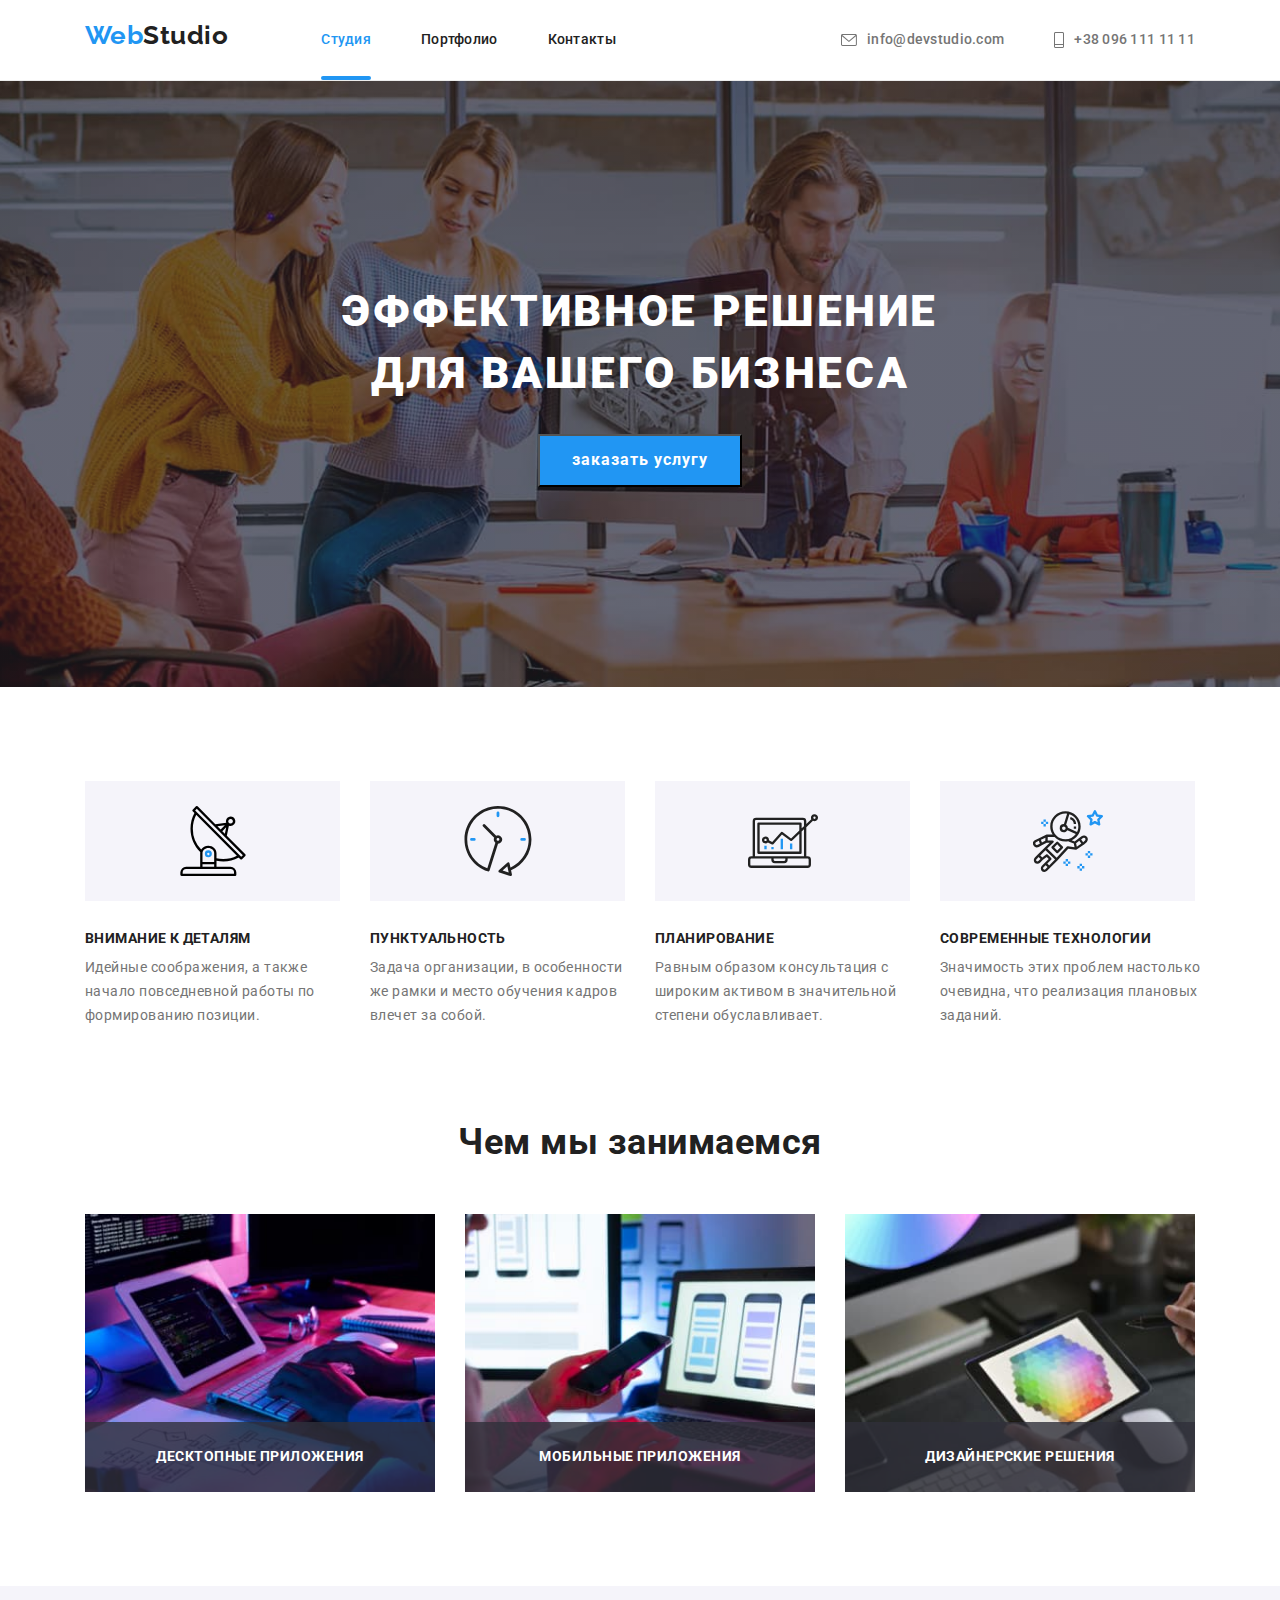
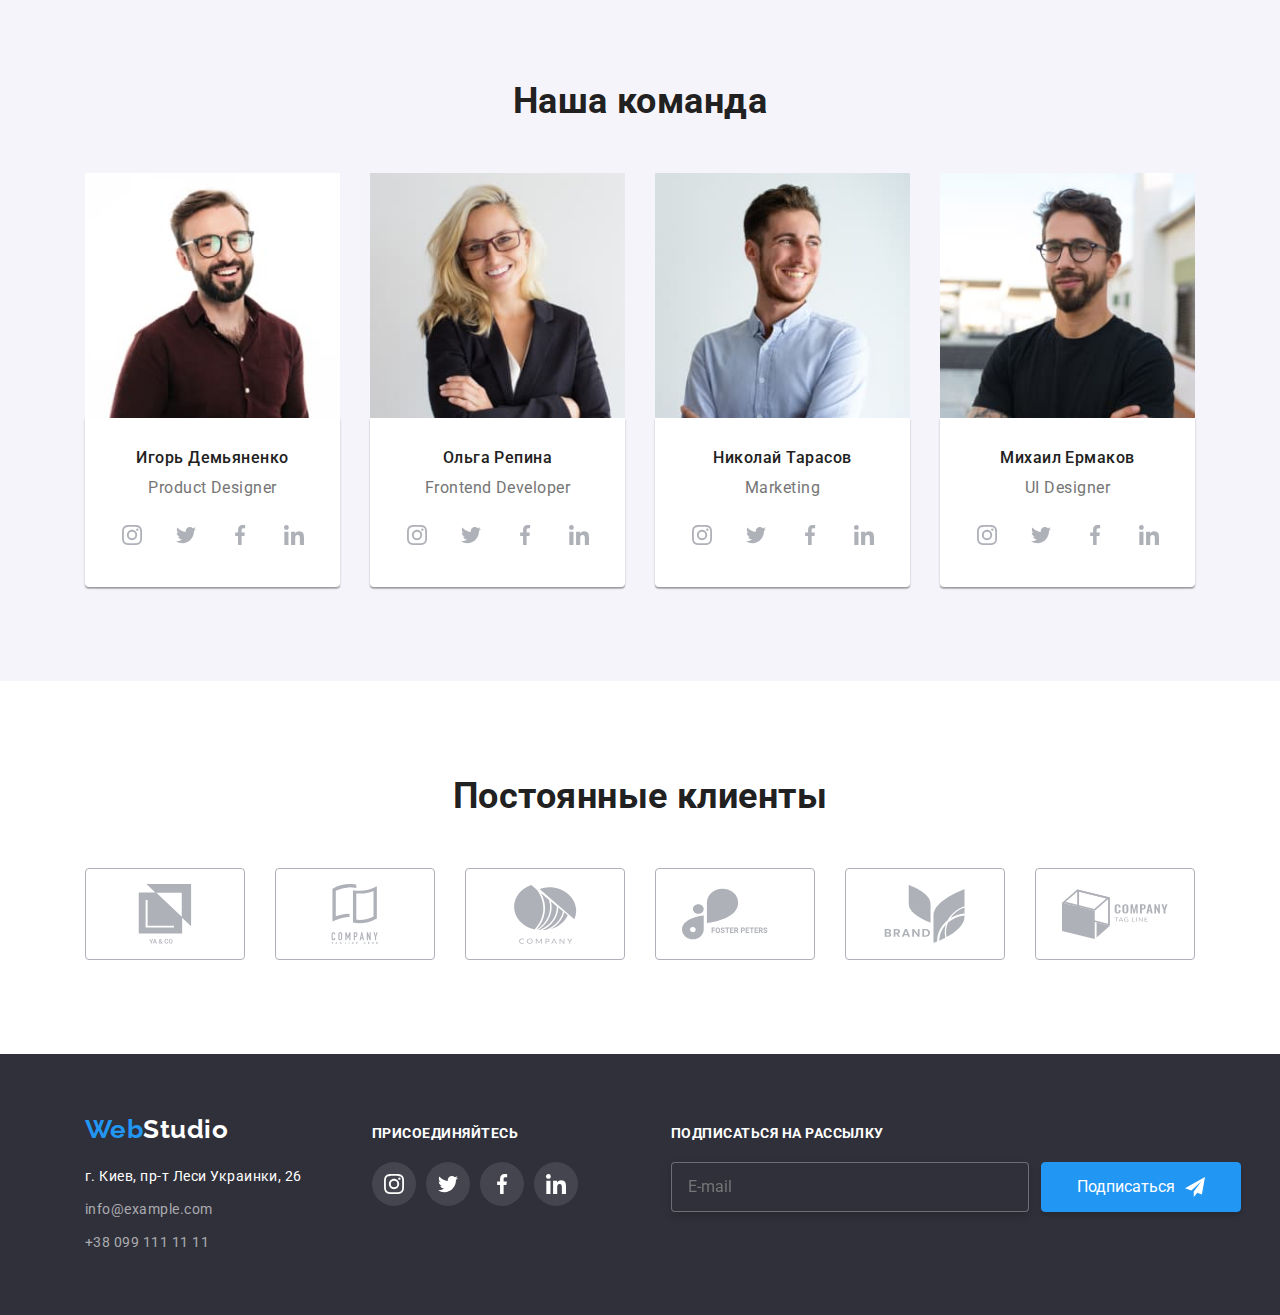
==== commit d16fe87e: "bugs fixed" ====
--- a/index.html
+++ b/index.html
@@ -3,7 +3,7 @@
   <head>
     <meta charset="UTF-8" />
     <meta http-equiv="X-UA-Compatible" content="IE=edge" />
-   <meta name="viewport" content="width=device-width, initial-scale=1.0" />
+    <meta name="viewport" content="width=device-width, initial-scale=1.0" />
     <meta name="WebStudio" content="effective solution for your busines" />
     <title>WebStudio</title>
     <link
@@ -23,15 +23,12 @@
     <!--Header-->
     <header class="nav">
       <div class="container main__nav">
-        
-        
         <nav class="header__nav">
-
-         <a href="./index.html" class="nav__logo"><span class="span__logo">Web</span>Studio
-         </a>
+          <a href="./index.html" class="nav__logo"
+            ><span class="span__logo">Web</span>Studio
+          </a>
 
           <ul class="nav__list">
-
             <li class="nav__item current">
               <a href="" class="nav__link current">Студия</a>
             </li>
@@ -43,18 +40,16 @@
             <li class="nav__item">
               <a href="" class="nav__link">Контакты</a>
             </li>
-
           </ul>
         </nav>
-        
+
         <button type="button" class="mobile-menu-button" data-menu-button>
-         <svg class="mobile-menu-icon" width="40" height="40">
+          <svg class="mobile-menu-icon" width="40" height="40">
             <use href="./images/icons.svg#icon-menu_mob"></use>
-            
-         </svg>
-         <svg class="mobile-menu-close" width="40" height="40">
+          </svg>
+          <svg class="mobile-menu-close" width="40" height="40">
             <use href="./images/icons.svg#icon-close_mob"></use>
-         </svg>
+          </svg>
         </button>
 
         <!--Contact-->
@@ -161,8 +156,11 @@
             <!--programmer-->
             <li class="description__item">
               <img
-              class="description__img"
-              srcset="./images/programer01.jpg 1x, ./images/programer@2x.jpg 2x"
+                class="description__img"
+                srcset="
+                  ./images/programer01.jpg  1x,
+                  ./images/programer@2x.jpg 2x
+                "
                 src="./images/programer01.jpg"
                 alt="programer-working"
                 width="370"
@@ -174,8 +172,11 @@
             <li class="description__item">
               <!--web-ui-designers-->
               <img
-              class="description__img"
-              srcset="./images/web-ui-designers.jpg 1x, ./images/web-ui-designers@2x.jpg 2x"
+                class="description__img"
+                srcset="
+                  ./images/web-ui-designers.jpg    1x,
+                  ./images/web-ui-designers@2x.jpg 2x
+                "
                 src="./images/web-ui-designers.jpg"
                 alt="designers-are-developing"
                 width="370"
@@ -187,8 +188,11 @@
             <li class="description__item">
               <!--creativ-artists-->
               <img
-              class="description__img"
-              srcset="./images/creativ-artists.jpg 1x, ./images/creativ-artists@2x.jpg 2x"
+                class="description__img"
+                srcset="
+                  ./images/creativ-artists.jpg    1x,
+                  ./images/creativ-artists@2x.jpg 2x
+                "
                 src="./images/creativ-artists.jpg"
                 alt="creative-artist-with-working-color-selection"
                 width="370"
@@ -207,23 +211,34 @@
           <ul class="crewmember__list">
             <!--productdesigner-->
             <li class="crew__item">
-            <picture>
-               <source 
-               srcset="./images/productdesigner-270.jpg 1x,
-               ./images/productdesigner-270@2x.jpg 2x"
-               media="(min-width:1200px)">
-               <source
-               srcset="./images/productdesigner-354.jpg 1x,
-               ./images/productdesigner-354@2x.jpg 2x"
-               media="(min-width: 768px)">
-               <source 
-               srcset="./images/productdesigner-450.jpg 1x,
-               ./images/productdesigner-450@2x.jpg 2x"
-               media="(max-width:767px)">
-               <img src="./images/productdesigner-450.jpg"
-               alt="product-designer"
-               class="crew__img">
-            </picture>
+              <picture>
+                <source
+                  srcset="
+                    ./images/productdesigner-270.jpg    1x,
+                    ./images/productdesigner-270@2x.jpg 2x
+                  "
+                  media="(min-width:1200px)"
+                />
+                <source
+                  srcset="
+                    ./images/productdesigner-354.jpg    1x,
+                    ./images/productdesigner-354@2x.jpg 2x
+                  "
+                  media="(min-width: 768px)"
+                />
+                <source
+                  srcset="
+                    ./images/productdesigner-450.jpg    1x,
+                    ./images/productdesigner-450@2x.jpg 2x
+                  "
+                  media="(max-width:767px)"
+                />
+                <img
+                  src="./images/productdesigner-450.jpg"
+                  alt="product-designer"
+                  class="crew__img"
+                />
+              </picture>
               <div class="crew__card">
                 <h3 class="crew__name">Игорь Демьяненко</h3>
                 <p class="crew__position">Product Designer</p>
@@ -282,26 +297,35 @@
 
             <!--Frontend-->
             <li class="crew__item">
-             <picture>
-               <source
-               srcset="./images/frontend-270.jpg 1x,
-               ./images/frontend-270@2x.jpg 2x"
-               media="(min-width:1200px)">
-               <source
-               srcset="./images/frontend-354.jpg 1x,
-               ./images/frontend-354@2x.jpg 2x"
-
-               media="(min-width:768px)">
-
-
-               <source
-               srcset="./images/frontend-450.jpg 1x,
-               ./images/frontend-450@2x.jpg 2x"
-               media="(max-width: 767px)">
-               <img src="./images/frontend-450.jpg"
-               alt="frontend"
-               class="crew__img">
-             </picture>
+              <picture>
+                <source
+                  srcset="
+                    ./images/frontend-270.jpg    1x,
+                    ./images/frontend-270@2x.jpg 2x
+                  "
+                  media="(min-width:1200px)"
+                />
+                <source
+                  srcset="
+                    ./images/frontend-354.jpg    1x,
+                    ./images/frontend-354@2x.jpg 2x
+                  "
+                  media="(min-width:768px)"
+                />
+
+                <source
+                  srcset="
+                    ./images/frontend-450.jpg    1x,
+                    ./images/frontend-450@2x.jpg 2x
+                  "
+                  media="(max-width: 767px)"
+                />
+                <img
+                  src="./images/frontend-450.jpg"
+                  alt="frontend"
+                  class="crew__img"
+                />
+              </picture>
               <div class="crew__card">
                 <h3 class="crew__name">Ольга Репина</h3>
                 <p class="crew__position">Frontend Developer</p>
@@ -361,25 +385,35 @@
             <!--Marketing-->
             <li class="crew__item">
               <picture>
-               <source
-               srcset="./images/marketing-270.jpg 1x,
-               ./images/marketing-270@2x.jpg 2x"
-               media="(min-width:1200px)">
-
-               <source
-               srcset="./images/marketing-354.jpg 1x,
-               ./images/marketing-354@2x.jpg 2x"
-               media="(min-width: 768px)">
-
-               <source
-               srcset="./images/marketing-450.jpg 1x,
-               ./images/marketing-450@2x.jpg 2x"
-               media="max-width:767px)">
-
-               <img src="./images/marketing-450.jpg"
-               alt="marketing"
-               class="crew__img">
-
+                <source
+                  srcset="
+                    ./images/marketing-270.jpg    1x,
+                    ./images/marketing-270@2x.jpg 2x
+                  "
+                  media="(min-width:1200px)"
+                />
+
+                <source
+                  srcset="
+                    ./images/marketing-354.jpg    1x,
+                    ./images/marketing-354@2x.jpg 2x
+                  "
+                  media="(min-width: 768px)"
+                />
+
+                <source
+                  srcset="
+                    ./images/marketing-450.jpg    1x,
+                    ./images/marketing-450@2x.jpg 2x
+                  "
+                  media="(max-width:767px)"
+                />
+
+                <img
+                  src="./images/marketing-450.jpg"
+                  alt="marketing"
+                  class="crew__img"
+                />
               </picture>
               <div class="crew__card">
                 <h3 class="crew__name">Николай Тарасов</h3>
@@ -440,25 +474,35 @@
             <!--UlDesigner-->
             <li class="crew__item">
               <picture>
-               <source
-               srcset="./images/uldesigner-270.jpg 1x,
-               ./images/uldesigner-270@2x.jpg 2x"
-               media="(min-width:1200px)">
-
-               <source
-               srcset="./images/uldesigner-354.jpg 1x,
-               ./images/uldesigner-354@2x.jpg 2x"
-               media="(min-width:768px)">
-
-
-               <source
-               srcset="./images/uldesigner-450.jpg 1x,
-               ./images/uldesigner-450@2x.jpg 2x"
-               media="(max-width:767 px)">
-
-               <img src="./images/uldesigner-450.jpg"
-               alt="ul-designer"
-               class="crew__img">
+                <source
+                  srcset="
+                    ./images/uldesigner-270.jpg    1x,
+                    ./images/uldesigner-270@2x.jpg 2x
+                  "
+                  media="(min-width:1200px)"
+                />
+
+                <source
+                  srcset="
+                    ./images/uldesigner-354.jpg    1x,
+                    ./images/uldesigner-354@2x.jpg 2x
+                  "
+                  media="(min-width:768px)"
+                />
+
+                <source
+                  srcset="
+                    ./images/uldesigner-450.jpg    1x,
+                    ./images/uldesigner-450@2x.jpg 2x
+                  "
+                  media="(max-width:767px)"
+                />
+
+                <img
+                  src="./images/uldesigner-450.jpg"
+                  alt="ul-designer"
+                  class="crew__img"
+                />
               </picture>
               <div class="crew__card">
                 <h3 class="crew__name">Михаил Ермаков</h3>
@@ -636,7 +680,7 @@
             </ul>
           </address>
         </div>
-<!------Join------>
+        <!--Join-->
         <div class="join__box">
           <h3 class="join__title">присоединяйтесь</h3>
           <ul class="join__list">
@@ -690,7 +734,7 @@
             </li>
           </ul>
         </div>
-<!--------Subscribe_section-->
+        <!--Subscribe_section-->
         <div class="subscribe__section">
           <h3 class="subscribe__title">подписаться на рассылку</h3>
 
@@ -714,7 +758,7 @@
         </div>
       </div>
     </footer>
-<!-----Backdrop-->
+    <!--Backdrop-->
     <div class="backdrop is-hidden" data-modal>
       <div class="modal__window">
         <button class="button__close" data-modal-close>
@@ -798,66 +842,56 @@
     </div>
 
     <!--mobile-menu-->
-   <div class="mobile-menu" data-menu>
-
-   
-      
-   
+    <div class="mobile-menu" data-menu>
       <ul class="nav__list">
-   
-         <li class="nav__item current">
-            <a href="" class="nav__link current">Студия</a>
-         </li>
-   
-         <li class="nav__item">
-            <a href="./portfolio.html" class="nav__link">Портфолио</a>
-         </li>
-   
-         <li class="nav__item">
-            <a href="" class="nav__link">Контакты</a>
-         </li>
-   
+        <li class="nav__item current">
+          <a href="" class="nav__link current">Студия</a>
+        </li>
+
+        <li class="nav__item">
+          <a href="./portfolio.html" class="nav__link">Портфолио</a>
+        </li>
+
+        <li class="nav__item">
+          <a href="" class="nav__link">Контакты</a>
+        </li>
       </ul>
-      
+
       <ul class="contact__list">
-         <li class="contact__item">
-            <a href="mailto:info@devstudio.com" class="contact__link">
-               <svg class="icon__contact" width="16" height="12">
-                  <use href="./images/icons.svg#icon-envelope"></use>
-               </svg>
-               info@devstudio.com
-            </a>
-         </li>
-         <li class="contact__item">
-            <a href="tel:+380961111111" class="contact__link tel">
-               <svg class="icon__contact" width="10" height="16">
-                  <use href="./images/icons.svg#icon-Vector"></use>
-               </svg>
-               +38 096 111 11 11
-            </a>
-         </li>
+        <li class="contact__item">
+          <a href="mailto:info@devstudio.com" class="contact__link">
+            <svg class="icon__contact" width="16" height="12">
+              <use href="./images/icons.svg#icon-envelope"></use>
+            </svg>
+            info@devstudio.com
+          </a>
+        </li>
+        <li class="contact__item">
+          <a href="tel:+380961111111" class="contact__link tel">
+            <svg class="icon__contact" width="10" height="16">
+              <use href="./images/icons.svg#icon-Vector"></use>
+            </svg>
+            +38 096 111 11 11
+          </a>
+        </li>
       </ul>
       <ul class="mob__social">
-         <li class="mob__social-item">
-            <a class="mob__social-link" href="">Instagram</a>
-         </li>
-         <li class="mob__social-item">
-            <a class="mob__social-link" href="">Twitter</a>
-         </li>
-         <li class="mob__social-item">
-            <a class="mob__social-link" href="">Facebook</a>
-         </li>
-         <li class="mob__social-item">
-            <a class="mob__social-link" href="">LinkedIn</a>
-         </li>
+        <li class="mob__social-item">
+          <a class="mob__social-link" href="">Instagram</a>
+        </li>
+        <li class="mob__social-item">
+          <a class="mob__social-link" href="">Twitter</a>
+        </li>
+        <li class="mob__social-item">
+          <a class="mob__social-link" href="">Facebook</a>
+        </li>
+        <li class="mob__social-item">
+          <a class="mob__social-link" href="">LinkedIn</a>
+        </li>
       </ul>
- 
+
       <!-- <button type="button" data-menu-close>Close</button> -->
-   </div>
-
-
-
-
+    </div>
 
     <script src="./js/modal.js"></script>
     <script src="./js/mobile-menu.js"></script>
--- a/css/main.min.css
+++ b/css/main.min.css
@@ -1 +1 @@
-body{color:#212121;font-family:"Roboto",sans-serif;letter-spacing:.03em}img{display:block;max-width:100%;height:auto}button{cursor:pointer}ul{list-style:none;padding:0px;margin:0px}h1,h2,h3{margin:0}p{margin:0}a{text-decoration:none}.container{margin-left:auto;margin-right:auto;padding-left:15px;padding-right:15px}@media(min-width: 480px){.container{width:480px}}@media(min-width: 768px){.container{width:768px}}@media(min-width: 1200px){.container{width:1140px}}.section{padding-top:94px;padding-bottom:94px}.color{background-color:#f5f4fa}.icon__inst,.icon__twit,.icon__face,.icon__link{fill:currentColor}.icon__company{fill:currentColor}.mobile-menu{background-color:#fff;box-shadow:0px 4px 8px rgba(0,0,0,.04),0px 2px 4px rgba(0,0,0,.08),0px 1px 3px rgba(0,0,0,.16);position:fixed;top:0;left:0;width:100%;height:100vh;transform:translateX(100%);opacity:0;transition:transform var(--transition),opacity var(--transition);display:flex;flex-direction:column;justify-content:space-between;align-items:baseline;padding:48px 40px;overflow-y:scroll}.mobile-menu.is-open{transform:translateX(0);opacity:1}@media(max-width: 767.98px){.mobile-menu.is-open .tel{color:#2196f3}}@media(max-width: 767.98px){.contact__list{margin-left:0;flex-direction:column-reverse;gap:0}}@media(max-width: 767.98px){.nav__list{gap:0}}@media(max-width: 767.98px){.icon__contact{display:none}}.mobile-menu-close{display:none}.mobile-menu-button.is-open .mobile-menu-close{display:block}.mobile-menu-button.is-open .mobile-menu-icon{display:none}.mobile-menu-button.is-open{position:fixed;top:20px;right:20px;z-index:10;background-color:#fff;border:none;transition:250ms cubic-bezier(0.4, 0, 0.2, 1)}.mobile-menu-button.is-open:hover,.mobile-menu-button.is-open:focus{fill:#2196f3}.mobile-menu-button{background-color:#fff;border:none;transition:250ms cubic-bezier(0.4, 0, 0.2, 1)}@media(min-width: 768px){.mobile-menu-button{display:none}}.mobile-menu-button:hover,.mobile-menu-button:focus{fill:#2196f3}.nav{background-color:#fff;border-bottom:1px solid #ececec}@media(max-width: 767.98px){.nav .nav__list{display:none}}@media(max-width: 767.98px){.nav .contact__list{display:none}}@media(max-width: 767.98px){.nav__list{display:none}}.main__nav{display:flex;align-items:center}@media(max-width: 767.98px){.main__nav{justify-content:space-between}}.header__nav{display:flex;align-items:baseline}.nav__logo{color:#212121;margin-right:93px;font-family:"Raleway",sans-serif;font-size:26px;font-weight:700;line-height:1.2;transition-property:color;transition:250ms cubic-bezier(0.4, 0, 0.2, 1)}.nav__logo:hover,.nav__logo:focus{color:#2196f3}.span__logo{color:#2196f3}.logo{display:block;margin-top:0;margin-bottom:20px;color:#fff;text-decoration:none;font-family:"Raleway",sans-serif;font-size:26px;font-weight:700;line-height:1.2;transition-property:color;transition:250ms cubic-bezier(0.4, 0, 0.2, 1)}.logo:hover,.logo:focus{color:#2196f3}.nav__list{display:flex;gap:50px}@media(max-width: 767.98px){.nav__list{flex-direction:column;gap:32px;align-items:baseline}}.nav__link{display:block;padding-top:32px;padding-bottom:32px;color:#212121;text-decoration:none;font-size:14px;font-weight:500;line-height:1.1;letter-spacing:.02em;transition-property:color;transition:250ms cubic-bezier(0.4, 0, 0.2, 1)}@media(max-width: 767.98px){.nav__link{font-size:40px;line-height:1.72;letter-spacing:.02em;font-size:40px;line-height:1.72;text-align:center;letter-spacing:.02em}}.nav__link:hover,.nav__link:focus{color:#2196f3}.nav__link::after{content:"";display:block;width:100%;height:4px;border-radius:2px;background-color:#2196f3;position:absolute;left:0;bottom:0px;opacity:0;transition-property:opacity;transition:250ms cubic-bezier(0.4, 0, 0.2, 1)}@media(max-width: 767.98px){.nav__link{padding-top:0;padding-bottom:0}}.nav__item{position:relative}.current{color:#2196f3}.current::after{opacity:1}.current:hover::after{opacity:1}@media(max-width: 767.98px){.current::after{opacity:0}}.contact__list{display:flex;margin-left:auto;align-items:center;gap:50px}@media(max-width: 767.98px){.contact__list{gap:32px;margin-left:0;align-items:baseline}}@media(min-width: 768px)and (max-width: 1199.98px){.contact__list{flex-direction:column;align-items:baseline;gap:10px}}.icon__contact{margin-right:10px}.icon__contact{fill:currentColor}.contact__link{display:flex;padding-top:32px;padding-bottom:32px;color:#757575;text-decoration:none;align-items:center;font-size:14px;font-weight:500;line-height:1.14;letter-spacing:.02em;transition-property:color;transition:250ms cubic-bezier(0.4, 0, 0.2, 1)}@media(max-width: 767.98px){.contact__link{font-size:34px;font-weight:500;line-height:1.17;letter-spacing:.02em}}.contact__link:hover,.contact__link:focus{color:#2196f3}@media(max-width: 767.98px){.contact__link{padding-top:0;padding-bottom:0}}@media(min-width: 768px)and (max-width: 1199.98px){.contact__link{padding-top:0;padding-bottom:0}}.mob__social-link{font-size:18px;font-weight:500;line-height:1.22;letter-spacing:.02em;color:#2196f3}.mob__social{display:flex;gap:20px}.mob__social-item:not(:last-child){border-right:1px solid rgba(33,33,33,.2);padding-right:10px}.mob__social-item:not(:last-child):not(:first-child){padding-left:10px}.hero{background-color:#c4c4c4;background-repeat:no-repeat;background-position:center;background-size:cover;margin-inline:auto;padding:118px 0;text-align:center;background-image:linear-gradient(to right, rgba(47, 48, 58, 0.4), rgba(47, 48, 58, 0.4)),url(../images/header-background-mobile.jpg)}@media screen and (min-device-pixel-ratio: 2),screen and (-moz-min-device-pixel-ratio: 2),screen and (-o-min-device-pixel-ratio: 2/1),screen and (-webkit-min-device-pixel-ratio: 2),screen and (min-resolution: 192dpi),screen and (min-resolution: 2dppx){.hero{background-image:linear-gradient(rgba(47, 48, 58, 0.4), rgba(47, 48, 58, 0.4)),url(../images/header-background-mobile@2x.jpg)}}@media(min-width: 768px)and (max-width: 1199.98px){.hero{padding:118px 0;background-image:linear-gradient(rgba(47, 48, 58, 0.4), rgba(47, 48, 58, 0.4)),url(../images/header-background-tablet.jpg);margin-inline:auto}}@media screen and (min-width: 768px)and (max-width: 1199.98px)and (min-device-pixel-ratio: 2),screen and (min-width: 768px)and (max-width: 1199.98px)and (-moz-min-device-pixel-ratio: 2),screen and (min-width: 768px)and (max-width: 1199.98px)and (-o-min-device-pixel-ratio: 2/1),screen and (min-width: 768px)and (max-width: 1199.98px)and (-webkit-min-device-pixel-ratio: 2),screen and (min-width: 768px)and (max-width: 1199.98px)and (min-resolution: 192dpi),screen and (min-width: 768px)and (max-width: 1199.98px)and (min-resolution: 2dppx){.hero{background-image:linear-gradient(rgba(47, 48, 58, 0.4), rgba(47, 48, 58, 0.4)),url(../images/header-background-tablet@2x.jpg)}}@media(min-width: 1200px){.hero{background-image:linear-gradient(rgba(47, 48, 58, 0.4), rgba(47, 48, 58, 0.4)),url(../images/header-background.jpg);max-width:1600px;padding:200px 0px;margin-inline:auto}}@media screen and (min-width: 1200px)and (min-device-pixel-ratio: 2),screen and (min-width: 1200px)and (-moz-min-device-pixel-ratio: 2),screen and (min-width: 1200px)and (-o-min-device-pixel-ratio: 2/1),screen and (min-width: 1200px)and (-webkit-min-device-pixel-ratio: 2),screen and (min-width: 1200px)and (min-resolution: 192dpi),screen and (min-width: 1200px)and (min-resolution: 2dppx){.hero{background-image:linear-gradient(rgba(47, 48, 58, 0.4), rgba(47, 48, 58, 0.4)),url(../images/header-background@2x.jpg)}}.hero__title{max-width:360px;margin:auto;color:#fff;font-size:26px;font-weight:900;line-height:1.62;letter-spacing:.06em;text-align:center;text-transform:uppercase}@media(min-width: 768px){.hero__title{font-size:20px;line-height:1.36}}@media(min-width: 1200px){.hero__title{font-size:44px;line-height:1.4;max-width:696px}}.hero__button{background-color:#2196f3;color:#fff;padding:10px 32px;margin-top:30px;min-width:200px;font-family:inherit;font-size:16px;font-weight:700;line-height:1.8;letter-spacing:.06em;align-items:center;transition-property:background-color;transition:250ms cubic-bezier(0.4, 0, 0.2, 1)}.hero__button:hover,.hero__button:focus{background-color:#188ce8;color:#fff}.advantages{background-color:#fff}@media(max-width: 1199.98px){.advantages{padding-top:60px;padding-bottom:60px}}@media(min-width: 768px){.advantages__list{display:flex;flex-wrap:wrap;justify-content:space-between;gap:30px}}@media(min-width: 768px){.advantages__list .advantages__item{width:calc((100% - 30px)/2)}}@media(min-width: 1200px){.advantages__list .advantages__item{width:calc((100% - 90px)/4)}}@media(min-width: 1200px){.no__padding{padding-bottom:0}}.advantages__title{margin-bottom:10px;margin-top:30px;font-size:14px;font-weight:700;line-height:1.1;letter-spacing:.03em;text-transform:uppercase}.advantages__text{color:#757575;font-size:14px;line-height:1.71}.adv__wrap{width:100%;padding:25px 0;display:flex;align-items:center;justify-content:center;background-color:#f5f4fa}.advantages__icon{display:block;background-color:#f5f4fa}.description{background-color:#fff}@media(max-width: 1199.98px){.description{display:none}}.description__title{margin-top:0;margin-bottom:50px;font-size:36px;font-weight:700;text-align:center}.description__list{display:flex;flex-wrap:wrap}.description__item{position:relative;width:calc((100% - 60px)/3);margin-right:30px}.description__item:nth-child(3n){margin-right:0}.about__img{display:inline-flex;justify-content:center;align-items:center;width:100%;height:70px;color:#fff;font-size:14px;font-weight:700;line-height:1.14;text-align:center;text-transform:uppercase;background-color:rgba(47,48,58,.8);position:absolute;bottom:0px;right:50%;transform:translate(50%)}.crewmember{background-color:#f5f4fa}@media(max-width: 1199.98px){.crewmember{padding-top:60px;padding-bottom:60px}}@media(min-width: 768px){.crewmember__list{display:flex}}@media(max-width: 1199.98px){.crewmember__list{display:flex;flex-wrap:wrap}}.crew__item{margin-bottom:30px}@media(min-width: 768px)and (max-width: 1199.98px){.crew__item{width:calc((100% - 30px)/2);margin-right:15px;margin-bottom:15px}.crew__item:nth-child(2n){margin-right:0}.crew__item:nth-last-child(-n+2){margin-bottom:0}}@media(min-width: 1200px){.crew__item{width:calc((100% - 90px)/4);margin-right:30px;margin-bottom:30px}.crew__item:nth-child(4n){margin-right:0}.crew__item:nth-last-child(-n+4){margin-bottom:0}}.crew__card{margin-top:0;padding-top:30px;padding-bottom:24px;box-shadow:0px 1px 3px rgba(0,0,0,.12),0px 1px 1px rgba(0,0,0,.14),0px 2px 1px rgba(0,0,0,.2);border-radius:0px 0px 4px 4px;background-color:#fff}@media(min-width: 1200px){.crew__card{padding-bottom:30px}}.crew__title{margin-bottom:30px;font-size:28px;font-weight:700;line-height:1.17}@media(min-width: 1200px){.crew__title{margin-bottom:50px;font-size:36px;line-height:1.2}}.crew__name{margin-top:0;margin-bottom:10px;font-size:16px;font-weight:500;line-height:1.2;text-align:center}.crew__position{color:#757575;font-size:16px;line-height:1.2;text-align:center}.crew__img{display:block;width:calc(100vw - 30px);max-width:450px;height:auto}@media screen and (min-width: 768px){.crew__img{width:100%}}.social__list{display:flex;list-style:none;justify-content:center;margin-top:16px}.social__item{width:44px;height:44px}.social__item:not(:first-child){margin-left:10px}.crew__link{display:flex;align-items:center;justify-content:center;border-radius:50%;width:100%;height:100%;color:#afb1b8;transition-property:background-color,color;transition:250ms cubic-bezier(0.4, 0, 0.2, 1)}.crew__link:hover,.crew__link:focus{color:#fff;background-color:#2196f3}.clients{background-color:#fff}@media(max-width: 1199.98px){.clients{padding-top:60px;padding-bottom:60px}}.clients__title{font-size:28px;font-weight:700;line-height:1.17;text-align:center;margin-bottom:30px}@media(min-width: 1200px){.clients__title{margin-bottom:50px;font-size:36px;font-weight:700;line-height:1.2;text-align:center}}.box__list{display:flex;flex-wrap:wrap;justify-content:center;list-style:none;gap:30px}.box__item{height:92px;width:calc((100% - 30px)/2)}@media(min-width: 768px){.box__item{width:calc((100% - 60px)/3)}}@media(min-width: 1200px){.box__item{width:calc((100% - 150px)/6)}}.client__link{display:flex;align-items:center;justify-content:center;width:100%;height:100%;color:#afb1b8;border:1px solid #afb1b8;border-radius:4px;transition-property:border,color;transition:250ms cubic-bezier(0.4, 0, 0.2, 1)}.client__link:hover,.client__link:focus{color:#2196f3;border:1px solid #2196f3}.backdrop{position:fixed;top:0;width:100%;height:100%;background-color:rgba(0,0,0,.2);transition-property:opacity,visibility;transition:250ms cubic-bezier(0.4, 0, 0.2, 1)}@media screen and (max-height: 625px){.backdrop{overflow-y:scroll}}.backdrop.is-hidden{visibility:hidden;opacity:0;pointer-events:none}.backdrop.is-hidden.modal__window{visibility:hidden;opacity:0;transform:translate(-50%, -50%) scale(0.9)}.modal__window{position:relative;top:50%;left:50%;transform:scale(1) translate(-50%, -50%);width:450px;padding:40px;background-color:#fff;box-shadow:0px 1px 3px rgba(0,0,0,.12),0px 1px 1px rgba(0,0,0,.14),0px 2px 1px rgba(0,0,0,.2);border-radius:4px;transition-property:opacity,visibility,transform;transition:250ms cubic-bezier(0.4, 0, 0.2, 1)}@media(min-width: 768px)and (max-width: 1199.98px){.modal__window{top:0%;transform:translate(-50%, 0) scale(1)}}@media(min-width: 1200px){.modal__window{width:528px;padding:40px 41px 40px 39px}}.button__close{position:absolute;top:8px;right:8px;width:30px;height:30px;border-radius:50%;display:flex;justify-content:center;align-items:center;background:#fff;border:1px solid rgba(0,0,0,.1)}.button__close:hover .icon__close{fill:#2196f3}.icon__close{transition:fill 250ms cubic-bezier(0.4, 0, 0.2, 1)}.window__title{font-size:20px;font-weight:700;line-height:1.15;text-align:center;color:#212121;margin-bottom:12px}.form__field{display:block;margin-bottom:4px;font-size:12px;line-height:1.17;letter-spacing:.01em;color:#757575}.form__input{width:100%;min-height:40px;padding-left:42px;border:1px solid rgba(33,33,33,.2);border-radius:4px;transition:border-color 250ms cubic-bezier(0.4, 0, 0.2, 1)}.form__input:focus-visible+.form__icon{fill:#2196f3}.form__input:focus-visible{border:1px solid #2196f3;outline:rgba(0,0,0,0)}.form__input:focus-visible+.form__icon{fill:#2196f3}.form__icon{position:absolute;top:14px;left:15px;transition:fill 250ms cubic-bezier(0.4, 0, 0.2, 1)}.comment__wrapper{display:flex}.form__comment{height:120px;padding:12px 16px;width:100%;resize:none;border:1px solid rgba(33,33,33,.2);border-radius:4px;font-style:normal;font-size:12px;line-height:1.16;letter-spacing:.01em;margin-bottom:20px;transition:border-color 250ms cubic-bezier(0.4, 0, 0.2, 1)}.form__comment:focus-visible{border:1px solid #2196f3;outline:rgba(0,0,0,0)}.form__wrap{position:relative;display:flex;margin-bottom:10px}.checkbox__wrap{display:flex;align-items:center;justify-content:center}.form__checkbox{-webkit-appearance:none;-moz-appearance:none;appearance:none}.form__checkbox:checked+.checkbox__text .checkbox__icon{border:none;background-color:#2196f3;fill:#fff}.form__checkbox:focus+.checkbox__text>.checkbox__icon{border:2px solid #2196f3}.checkbox__text{display:flex;align-items:center;justify-content:center;font-size:14px;line-height:1.71;cursor:pointer;color:#757575}.checkbox__icon{border:2px solid #212121;border-radius:4px;fill:rgba(0,0,0,0);margin-right:7px}.checkbox__link{color:#2196f3;text-decoration:none;background-image:linear-gradient(currentColor, currentColor);background-position:0% 100%;background-repeat:no-repeat;background-size:100% 1px}.checkbox__link:visited{color:#2196f3}.form__button{display:flex;margin-left:auto;margin-right:auto;margin-top:30px;padding:10px 55px 10px 56px;font-weight:700;font-size:16px;line-height:1.88;letter-spacing:.06em;background:#2196f3;box-shadow:0px 4px 4px rgba(0,0,0,.15);border:none;border-radius:4px;border-color:rgba(0,0,0,0);color:#fff;transition-property:background-color;transition:250ms cubic-bezier(0.4, 0, 0.2, 1)}.form__button:hover,.form__button:focus{background-color:#188ce8}.footer{background-color:#2f303a;padding-top:60px;padding-bottom:60px}.logo{display:block;margin-top:0;margin-bottom:20px;color:#fff;text-decoration:none;font-family:"Raleway",sans-serif;font-size:24px;font-weight:700;line-height:1.16;transition-property:color;transition:250ms cubic-bezier(0.4, 0, 0.2, 1)}@media(min-width: 1200px){.logo{font-size:26px;line-height:1.2}}.logo:hover,.logo:focus{color:#2196f3}.footer__link{color:#fff;text-decoration:none;font-style:normal;font-size:14px;line-height:1.7;transition-property:color;transition:250ms cubic-bezier(0.4, 0, 0.2, 1)}.footer__link:hover,.footer__link:focus{color:#2196f3}@media(max-width: 1199.98px){.address__list{display:flex;flex-direction:column;align-items:center}}.address__item{margin-top:0;margin-bottom:8px}.address__item:nth-child(3n){margin-bottom:0}@media(min-width: 1200px){.address__item{margin-top:0;margin-bottom:9px}.address__item:nth-child(3n){margin-bottom:0}}.footer__contact{color:rgba(255,255,255,.6);text-decoration:none;font-style:normal;font-size:14px;line-height:1.7;transition-property:color;transition:250ms cubic-bezier(0.4, 0, 0.2, 1)}.footer__contact:focus,.footer__contact:hover{color:#2196f3}.footer__content{align-items:baseline}@media(min-width: 768px){.footer__content{display:flex;justify-content:space-evenly}}@media(max-width: 1199.98px){.footer__content{flex-wrap:wrap}}@media(max-width: 1199.98px){.footer__wrap{display:flex;align-items:center;flex-direction:column}}.join__title{font-size:14px;font-weight:700;line-height:1.14;text-transform:uppercase;color:#fff;margin-bottom:20px}.join__box{display:flex;flex-direction:column;align-items:center;padding-top:60px}@media(min-width: 768px){.join__box{margin-left:165px;padding-top:0}}@media(min-width: 1200px){.join__box{margin-left:70px}}.join__list{display:flex;list-style:none}.join__item:not(:first-child){margin-left:10px}.join__item{width:44px;height:44px}.join__item:not(:first-child){margin-left:10px}.join__item:not(:first-child){margin-left:10px}.join__link{width:100%;height:100%;display:flex;align-items:center;justify-content:center;color:#fff;border-radius:50%;background-color:rgba(255,255,255,.1);transition-property:background-color;transition:250ms cubic-bezier(0.4, 0, 0.2, 1)}.join__link:hover,.join__link:focus{background-color:#2196f3}.subscribe__section{display:flex;flex-direction:column}@media(min-width: 768px){.subscribe__section{width:100%}}@media(max-width: 1199.98px){.subscribe__section{align-items:center}}@media(min-width: 1200px){.subscribe__section{margin-left:93px}}.subscribe__title{color:#fff;font-size:14px;font-weight:700;line-height:1.14;margin:0px;margin-bottom:20px;text-transform:uppercase}@media(max-width: 1199.98px){.subscribe__title{padding-top:60px}}.subscribe__input{width:calc(100vw - 30px);max-width:450px;height:50px;padding:15px 0 15px 16px;background-color:#2f303a;color:#fff;border:1px solid rgba(255,255,255,.3);filter:drop-shadow(0px 4px 4px rgba(0, 0, 0, 0.15));border-radius:4px}@media(min-width: 1200px){.subscribe__input{width:358px;height:50px}}.subscribe__button{display:flex;align-items:center;justify-content:center;width:200px;height:50px;padding:10px 28px 10px 29px;background-color:#2196f3;color:#fff;border-radius:4px;border:1px solid #2196f3;box-shadow:0px 4px 4px rgba(0,0,0,.15);cursor:pointer}@media(max-width: 1199.98px){.subscribe__button{margin-top:20px}}@media(min-width: 1200px){.subscribe__button{margin-left:12px}}.button__form{display:flex}@media(max-width: 1199.98px){.button__form{flex-direction:column;align-items:center}}.svg__send{fill:currentColor;width:20px;height:20px;margin-left:10px}.general{background-color:#fff}@media(max-width: 1199.98px){.general{padding-top:60px;padding-bottom:60px}}.button__list{display:flex;flex-wrap:wrap;flex-direction:row;justify-content:center;gap:8px;margin-bottom:30px}@media(max-width: 767.98px){.button__list{justify-content:flex-start}}@media(min-width: 1200px){.button__list{margin-bottom:50px}}.button__link{background-color:#f5f4fa;color:#212121;padding:6px 22px;font-family:inherit;font-size:16px;font-weight:500;line-height:1.6;letter-spacing:.03em;text-align:center;border:none;border-radius:4px;transition-property:color,background-color,box-shadow;transition:250ms cubic-bezier(0.4, 0, 0.2, 1)}.button__link:hover,.button__link:focus{color:#fff;background-color:#2196f3;box-shadow:0px 3px 1px rgba(0,0,0,.1),0px 1px 2px rgba(0,0,0,.08),0px 2px 2px rgba(0,0,0,.12)}.portfolio__list{display:flex;flex-wrap:wrap;margin-top:0}@media(max-width: 767.98px){.portfolio__list{justify-content:center}}.portfolio__item{margin-bottom:30px}@media(min-width: 768px)and (max-width: 1199.98px){.portfolio__item{width:calc((100% - 30px)/2);margin-right:30px}.portfolio__item:nth-child(2n){margin-right:0}.portfolio__item:nth-last-child(-n+2){margin-bottom:0}}@media(min-width: 1200px){.portfolio__item{width:calc((100% - 60px)/3);margin-right:30px}.portfolio__item:nth-child(3n){margin-right:0}.portfolio__item:nth-last-child(-n+3){margin-bottom:0}}.portfolio__card{padding-top:20px;padding-right:24px;padding-bottom:20px;padding-left:24px;border:1px solid #eee;border-top:none}.portfolio__link{display:block;transition-property:box-shadow;transition:250ms cubic-bezier(0.4, 0, 0.2, 1);color:#212121;text-decoration:none}.portfolio__link:hover,.portfolio__link:focus{box-shadow:0px 1px 1px rgba(0,0,0,.12),0px 4px 4px rgba(0,0,0,.06),1px 4px 6px rgba(0,0,0,.16)}.portfolio__link:hover .hiden__text,.portfolio__link:focus .hiden__text{transform:translateY(0%)}.portfolio__title{margin-bottom:4px;font-size:18px;font-weight:700;line-height:2;letter-spacing:.06em}.portfolio__text{color:#757575;font-size:16px;line-height:1.9}.portfolio__wrap{position:relative;overflow:hidden}.hiden__text{display:flex;align-items:center;justify-content:center;position:absolute;top:0;left:0;width:100%;height:100%;padding:0 24px;transform:translateY(100%);font-size:18px;line-height:1.56;color:#fff;background-color:rgba(33,150,243,.9);transition-property:transform,opacity;transition-duration:250ms;transition-timing-function:cubic-bezier(0.4, 0, 0.2, 1)}@media screen and (max-width: 479px){.hiden__text{font-size:14px}}.port__img{display:block;width:calc(100vw - 30px);max-width:450px;height:auto;max-height:294px}@media screen and (min-width: 768px){.port__img{width:100%}}/*# sourceMappingURL=main.min.css.map */+body{color:#212121;font-family:"Roboto",sans-serif;letter-spacing:.03em}img{display:block;max-width:100%;height:auto}button{cursor:pointer}ul{list-style:none;padding:0px;margin:0px}h1,h2,h3{margin:0}p{margin:0}a{text-decoration:none}.container{margin-left:auto;margin-right:auto;padding-left:15px;padding-right:15px}@media(min-width: 480px){.container{width:480px}}@media(min-width: 768px){.container{width:768px}}@media(min-width: 1200px){.container{width:1140px}}.section{padding-top:94px;padding-bottom:94px}.color{background-color:#f5f4fa}.icon__inst,.icon__twit,.icon__face,.icon__link{fill:currentColor}.icon__company{fill:currentColor}.mobile-menu{background-color:#fff;box-shadow:0px 4px 8px rgba(0,0,0,.04),0px 2px 4px rgba(0,0,0,.08),0px 1px 3px rgba(0,0,0,.16);position:fixed;top:0;left:0;width:100%;height:100%;transform:translateX(100%);opacity:0;transition:transform 250ms cubic-bezier(0.4, 0, 0.2, 1),opacity 250ms cubic-bezier(0.4, 0, 0.2, 1);display:flex;flex-direction:column;justify-content:space-between;align-items:baseline;padding:48px 40px;overflow-y:scroll}.mobile-menu.is-open{transform:translateX(0);opacity:1}@media(max-width: 767.98px){.mobile-menu.is-open .tel{color:#2196f3}}@media(min-width: 480px){.mobile-menu.is-open .nav__link{font-size:40px}}@media(min-width: 480px){.mobile-menu.is-open .contact__link{font-size:34px}}@media(max-width: 767.98px){.contact__list{margin-left:0;flex-direction:column-reverse;gap:0}}@media(max-width: 767.98px){.nav__list{gap:0}}@media(max-width: 767.98px){.icon__contact{display:none}}.icon__contact .nav__list{font-family:"Roboto";font-weight:500;font-size:40px;line-height:47px;letter-spacing:.02em}.mobile-menu-close{display:none}.mobile-menu-button.is-open .mobile-menu-close{display:block}.mobile-menu-button.is-open .mobile-menu-icon{display:none}.mobile-menu-button.is-open{position:fixed;top:20px;right:20px;z-index:10;background-color:#fff;border:none;transition:250ms cubic-bezier(0.4, 0, 0.2, 1)}.mobile-menu-button.is-open:hover,.mobile-menu-button.is-open:focus{fill:#2196f3}.mobile-menu-button{background-color:#fff;border:none;transition:250ms cubic-bezier(0.4, 0, 0.2, 1)}@media(min-width: 768px){.mobile-menu-button{display:none}}.mobile-menu-button:hover,.mobile-menu-button:focus{fill:#2196f3}.nav{background-color:#fff;border-bottom:1px solid #ececec}@media(max-width: 767.98px){.nav .nav__list{display:none}}@media(max-width: 767.98px){.nav .contact__list{display:none}}@media(max-width: 767.98px){.nav__list{display:none}}.main__nav{display:flex;align-items:center}@media(max-width: 767.98px){.main__nav{justify-content:space-between}}.header__nav{display:flex;align-items:baseline}.nav__logo{color:#212121;margin-right:93px;font-family:"Raleway",sans-serif;font-size:26px;font-weight:700;line-height:1.2;transition-property:color;transition:250ms cubic-bezier(0.4, 0, 0.2, 1)}.nav__logo:hover,.nav__logo:focus{color:#2196f3}.span__logo{color:#2196f3}.logo{display:block;margin-top:0;margin-bottom:20px;color:#fff;text-decoration:none;font-family:"Raleway",sans-serif;font-size:26px;font-weight:700;line-height:1.2;transition-property:color;transition:250ms cubic-bezier(0.4, 0, 0.2, 1)}.logo:hover,.logo:focus{color:#2196f3}.nav__list{display:flex;gap:50px}@media(max-width: 767.98px){.nav__list{flex-direction:column;gap:32px;align-items:baseline}}.nav__link{display:block;padding-top:32px;padding-bottom:32px;color:#212121;text-decoration:none;font-size:14px;font-weight:500;line-height:1.1;letter-spacing:.02em;transition-property:color;transition:250ms cubic-bezier(0.4, 0, 0.2, 1)}@media(max-width: 767.98px){.nav__link{font-size:30px;line-height:1.72;letter-spacing:.02em;text-align:center}}.nav__link:hover,.nav__link:focus{color:#2196f3}.nav__link::after{content:"";display:block;width:100%;height:4px;border-radius:2px;background-color:#2196f3;position:absolute;left:0;bottom:0px;opacity:0;transition-property:opacity;transition:250ms cubic-bezier(0.4, 0, 0.2, 1)}@media(max-width: 767.98px){.nav__link{padding-top:0;padding-bottom:0}}.nav__item{position:relative}.current{color:#2196f3}.current::after{opacity:1}.current:hover::after{opacity:1}@media(max-width: 767.98px){.current::after{opacity:0}}.contact__list{display:flex;margin-left:auto;align-items:center;gap:50px}@media(max-width: 767.98px){.contact__list{gap:32px;margin-left:0;align-items:baseline}}@media(min-width: 768px)and (max-width: 1199.98px){.contact__list{flex-direction:column;align-items:baseline;gap:10px}}.icon__contact{margin-right:10px}.icon__contact{fill:currentColor}.contact__link{display:flex;padding-top:32px;padding-bottom:32px;color:#757575;text-decoration:none;align-items:center;font-size:14px;font-weight:500;line-height:1.14;letter-spacing:.02em;transition-property:color;transition:250ms cubic-bezier(0.4, 0, 0.2, 1)}@media(max-width: 767.98px){.contact__link{font-size:20px;font-weight:500;line-height:1.17;letter-spacing:.02em}}.contact__link:hover,.contact__link:focus{color:#2196f3}@media(max-width: 767.98px){.contact__link{padding-top:0;padding-bottom:0}}@media(min-width: 768px)and (max-width: 1199.98px){.contact__link{padding-top:0;padding-bottom:0}}.mob__social-link{font-size:13px;font-weight:500;line-height:1.22;letter-spacing:.02em;color:#2196f3}@media screen and (max-width: 380px){.mob__social-link{font-size:9px}}@media(min-width: 480px){.mob__social-link{font-size:18px}}.mob__social{display:flex;gap:10px;flex-wrap:wrap}.mob__social-item:not(:last-child){border-right:1px solid rgba(33,33,33,.2);padding-right:10px}.mob__social-item:not(:last-child):not(:first-child){padding-left:10px}.hero{background-color:#c4c4c4;background-repeat:no-repeat;background-position:center;background-size:cover;margin-inline:auto;padding:118px 0;text-align:center;background-image:linear-gradient(to right, rgba(47, 48, 58, 0.4), rgba(47, 48, 58, 0.4)),url(../images/header-background-mobile.jpg)}@media screen and (min-device-pixel-ratio: 2),screen and (-moz-min-device-pixel-ratio: 2),screen and (-o-min-device-pixel-ratio: 2/1),screen and (-webkit-min-device-pixel-ratio: 2),screen and (min-resolution: 192dpi),screen and (min-resolution: 2dppx){.hero{background-image:linear-gradient(rgba(47, 48, 58, 0.4), rgba(47, 48, 58, 0.4)),url(../images/header-background-mobile@2x.jpg)}}@media(min-width: 768px)and (max-width: 1199.98px){.hero{padding:118px 0;background-image:linear-gradient(rgba(47, 48, 58, 0.4), rgba(47, 48, 58, 0.4)),url(../images/header-background-tablet.jpg);margin-inline:auto}}@media screen and (min-width: 768px)and (max-width: 1199.98px)and (min-device-pixel-ratio: 2),screen and (min-width: 768px)and (max-width: 1199.98px)and (-moz-min-device-pixel-ratio: 2),screen and (min-width: 768px)and (max-width: 1199.98px)and (-o-min-device-pixel-ratio: 2/1),screen and (min-width: 768px)and (max-width: 1199.98px)and (-webkit-min-device-pixel-ratio: 2),screen and (min-width: 768px)and (max-width: 1199.98px)and (min-resolution: 192dpi),screen and (min-width: 768px)and (max-width: 1199.98px)and (min-resolution: 2dppx){.hero{background-image:linear-gradient(rgba(47, 48, 58, 0.4), rgba(47, 48, 58, 0.4)),url(../images/header-background-tablet@2x.jpg)}}@media(min-width: 1200px){.hero{background-image:linear-gradient(rgba(47, 48, 58, 0.4), rgba(47, 48, 58, 0.4)),url(../images/header-background.jpg);max-width:1600px;padding:200px 0px;margin-inline:auto}}@media screen and (min-width: 1200px)and (min-device-pixel-ratio: 2),screen and (min-width: 1200px)and (-moz-min-device-pixel-ratio: 2),screen and (min-width: 1200px)and (-o-min-device-pixel-ratio: 2/1),screen and (min-width: 1200px)and (-webkit-min-device-pixel-ratio: 2),screen and (min-width: 1200px)and (min-resolution: 192dpi),screen and (min-width: 1200px)and (min-resolution: 2dppx){.hero{background-image:linear-gradient(rgba(47, 48, 58, 0.4), rgba(47, 48, 58, 0.4)),url(../images/header-background@2x.jpg)}}.hero__title{max-width:360px;margin:auto;color:#fff;font-size:26px;font-weight:900;line-height:1.62;letter-spacing:.06em;text-align:center;text-transform:uppercase}@media(min-width: 768px){.hero__title{font-size:26px;line-height:1.36}}@media(min-width: 1200px){.hero__title{font-size:44px;line-height:1.4;max-width:696px}}.hero__button{background-color:#2196f3;color:#fff;padding:10px 32px;margin-top:30px;min-width:200px;font-family:inherit;font-size:16px;font-weight:700;line-height:1.8;letter-spacing:.06em;align-items:center;transition-property:background-color;transition:250ms cubic-bezier(0.4, 0, 0.2, 1)}.hero__button:hover,.hero__button:focus{background-color:#188ce8;color:#fff}.advantages{background-color:#fff}@media(max-width: 1199.98px){.advantages{padding-top:60px;padding-bottom:60px}}@media(min-width: 768px){.advantages__list{display:flex;flex-wrap:wrap;justify-content:space-between;gap:30px}}@media(max-width: 767.98px){.advantages__list .advantages__item:not(:first-child){margin-top:30px}}@media(min-width: 768px){.advantages__list .advantages__item{width:calc((100% - 30px)/2)}}@media(min-width: 1200px){.advantages__list .advantages__item{width:calc((100% - 90px)/4)}}@media(min-width: 1200px){.no__padding{padding-bottom:0}}.advantages__title{margin-bottom:10px;margin-top:30px;font-size:14px;font-weight:700;line-height:1.1;letter-spacing:.03em;text-transform:uppercase}@media(max-width: 767.98px){.advantages__title{text-align:center}}.advantages__text{color:#757575;font-size:14px;line-height:1.71}@media(min-width: 768px)and (max-width: 1199.98px){.advantages__text{width:354px}}@media(min-width: 1200px){.advantages__text{width:270px}}.adv__wrap{width:100%;padding:25px 0;display:flex;align-items:center;justify-content:center;background-color:#f5f4fa}.advantages__icon{display:block;background-color:#f5f4fa}.description{background-color:#fff}@media(max-width: 1199.98px){.description{display:none}}.description__title{margin-top:0;margin-bottom:50px;font-size:36px;font-weight:700;text-align:center}.description__list{display:flex;flex-wrap:wrap}.description__item{position:relative;width:calc((100% - 60px)/3);margin-right:30px}.description__item:nth-child(3n){margin-right:0}.about__img{display:inline-flex;justify-content:center;align-items:center;width:100%;height:70px;color:#fff;font-size:14px;font-weight:700;line-height:1.14;text-align:center;text-transform:uppercase;background-color:rgba(47,48,58,.8);position:absolute;bottom:0px;right:50%;transform:translate(50%)}.crewmember{background-color:#f5f4fa}@media(max-width: 1199.98px){.crewmember{padding-top:60px;padding-bottom:60px}}@media(min-width: 768px){.crewmember__list{display:flex}}@media(max-width: 1199.98px){.crewmember__list{display:flex;flex-wrap:wrap}}.crew__item{margin-bottom:30px}@media(min-width: 768px)and (max-width: 1199.98px){.crew__item{width:calc((100% - 30px)/2);margin-right:15px;margin-bottom:15px}.crew__item:nth-child(2n){margin-right:0}.crew__item:nth-last-child(-n+2){margin-bottom:0}}@media(min-width: 1200px){.crew__item{width:calc((100% - 90px)/4);margin-right:30px;margin-bottom:30px}.crew__item:nth-child(4n){margin-right:0}.crew__item:nth-last-child(-n+4){margin-bottom:0}}.crew__card{margin-top:0;padding-top:30px;padding-bottom:24px;box-shadow:0px 1px 3px rgba(0,0,0,.12),0px 1px 1px rgba(0,0,0,.14),0px 2px 1px rgba(0,0,0,.2);border-radius:0px 0px 4px 4px;background-color:#fff}@media(min-width: 1200px){.crew__card{padding-bottom:30px}}.crew__title{margin-bottom:30px;text-align:center;font-size:28px;font-weight:700;line-height:1.17}@media(min-width: 1200px){.crew__title{margin-bottom:50px;font-size:36px;line-height:1.2}}.crew__name{margin-top:0;margin-bottom:10px;font-size:16px;font-weight:500;line-height:1.2;text-align:center}.crew__position{color:#757575;font-size:16px;line-height:1.2;text-align:center}.crew__img{display:block;width:calc(100vw - 30px);max-width:450px;height:auto}@media screen and (min-width: 768px){.crew__img{width:100%}}.social__list{display:flex;list-style:none;justify-content:center;margin-top:16px}.social__item{width:44px;height:44px}.social__item:not(:first-child){margin-left:10px}.crew__link{display:flex;align-items:center;justify-content:center;border-radius:50%;width:100%;height:100%;color:#afb1b8;transition-property:background-color,color;transition:250ms cubic-bezier(0.4, 0, 0.2, 1)}.crew__link:hover,.crew__link:focus{color:#fff;background-color:#2196f3}.clients{background-color:#fff}@media(max-width: 1199.98px){.clients{padding-top:60px;padding-bottom:60px}}.clients__title{font-size:28px;font-weight:700;line-height:1.17;text-align:center;margin-bottom:30px}@media(min-width: 1200px){.clients__title{margin-bottom:50px;font-size:36px;font-weight:700;line-height:1.2;text-align:center}}.box__list{display:flex;flex-wrap:wrap;justify-content:center;list-style:none;gap:30px}.box__item{height:92px;width:calc((100% - 30px)/2)}@media(min-width: 768px){.box__item{width:calc((100% - 60px)/3)}}@media(min-width: 1200px){.box__item{width:calc((100% - 150px)/6)}}.client__link{display:flex;align-items:center;justify-content:center;width:100%;height:100%;color:#afb1b8;border:1px solid #afb1b8;border-radius:4px;transition-property:border,color;transition:250ms cubic-bezier(0.4, 0, 0.2, 1)}.client__link:hover,.client__link:focus{color:#2196f3;border:1px solid #2196f3}.backdrop{position:fixed;top:0;width:100%;height:100%;background-color:rgba(0,0,0,.2);transition-property:opacity,visibility;transition:250ms cubic-bezier(0.4, 0, 0.2, 1)}@media screen and (max-height: 625px){.backdrop{overflow-y:scroll}}.backdrop.is-hidden{visibility:hidden;opacity:0;pointer-events:none}.backdrop.is-hidden.modal__window{visibility:hidden;opacity:0;transform:translate(-50%, -50%) scale(0.9)}.modal__window{position:relative;top:50%;left:50%;transform:scale(1) translate(-50%, -50%);height:609px;width:450px;padding:40px;background-color:#fff;box-shadow:0px 1px 3px rgba(0,0,0,.12),0px 1px 1px rgba(0,0,0,.14),0px 2px 1px rgba(0,0,0,.2);border-radius:4px;transition-property:opacity,visibility,transform;transition:250ms cubic-bezier(0.4, 0, 0.2, 1)}@media(max-width: 480px){.modal__window{width:100%;height:100%;padding:8.3333333333vw;overflow-y:scroll}}@media(min-width: 768px)and (max-width: 1199.98px){.modal__window{top:15%;transform:translate(-50%, 0) scale(1);width:528px;height:581px}}@media(min-width: 1200px){.modal__window{width:528px;height:581px;padding:40px 41px 40px 39px}}.button__close{position:absolute;top:8px;right:8px;width:30px;height:30px;border-radius:50%;display:flex;justify-content:center;align-items:center;background:#fff;border:1px solid rgba(0,0,0,.1)}.button__close:hover .icon__close{fill:#2196f3}.icon__close{transition:fill 250ms cubic-bezier(0.4, 0, 0.2, 1)}.window__title{font-size:20px;font-weight:700;line-height:1.15;text-align:center;color:#212121;margin-bottom:12px}.form__field{display:block;margin-bottom:4px;font-size:12px;line-height:1.17;letter-spacing:.01em;color:#757575}.form__input{width:100%;min-height:40px;padding-left:42px;border:1px solid rgba(33,33,33,.2);border-radius:4px;transition:border-color 250ms cubic-bezier(0.4, 0, 0.2, 1)}.form__input:focus-visible+.form__icon{fill:#2196f3}.form__input:focus-visible{border:1px solid #2196f3;outline:rgba(0,0,0,0)}.form__input:focus-visible+.form__icon{fill:#2196f3}.form__icon{position:absolute;top:14px;left:15px;transition:fill 250ms cubic-bezier(0.4, 0, 0.2, 1)}.comment__wrapper{display:flex}.form__comment{height:120px;padding:12px 16px;width:100%;resize:none;border:1px solid rgba(33,33,33,.2);border-radius:4px;font-style:normal;font-size:12px;line-height:1.16;letter-spacing:.01em;margin-bottom:20px;transition:border-color 250ms cubic-bezier(0.4, 0, 0.2, 1)}.form__comment:focus-visible{border:1px solid #2196f3;outline:rgba(0,0,0,0)}.form__wrap{position:relative;display:flex;margin-bottom:10px}.checkbox__wrap{display:flex;align-items:center;justify-content:center}.form__checkbox{-webkit-appearance:none;-moz-appearance:none;appearance:none}.form__checkbox:checked+.checkbox__text .checkbox__icon{border:none;background-color:#2196f3;fill:#fff}.form__checkbox:focus+.checkbox__text>.checkbox__icon{border:2px solid #2196f3}.checkbox__text{display:flex;align-items:center;justify-content:center;font-size:14px;line-height:1.71;cursor:pointer;color:#757575}.checkbox__icon{border:2px solid #212121;border-radius:4px;fill:rgba(0,0,0,0);margin-right:7px}.checkbox__link{color:#2196f3;text-decoration:none;background-image:linear-gradient(currentColor, currentColor);background-position:0% 100%;background-repeat:no-repeat;background-size:100% 1px}.checkbox__link:visited{color:#2196f3}.form__button{display:flex;margin-left:auto;margin-right:auto;margin-top:30px;padding:10px 55px 10px 56px;font-weight:700;font-size:16px;line-height:1.88;letter-spacing:.06em;background:#2196f3;box-shadow:0px 4px 4px rgba(0,0,0,.15);border:none;border-radius:4px;border-color:rgba(0,0,0,0);color:#fff;transition-property:background-color;transition:250ms cubic-bezier(0.4, 0, 0.2, 1)}.form__button:hover,.form__button:focus{background-color:#188ce8}.footer{background-color:#2f303a;padding-top:60px;padding-bottom:60px}.logo{display:block;margin-top:0;margin-bottom:20px;color:#fff;text-decoration:none;font-family:"Raleway",sans-serif;font-size:24px;font-weight:700;line-height:1.16;transition-property:color;transition:250ms cubic-bezier(0.4, 0, 0.2, 1)}@media(min-width: 1200px){.logo{font-size:26px;line-height:1.2}}.logo:hover,.logo:focus{color:#2196f3}.footer__link{color:#fff;text-decoration:none;font-style:normal;font-size:14px;line-height:1.7;transition-property:color;transition:250ms cubic-bezier(0.4, 0, 0.2, 1)}.footer__link:hover,.footer__link:focus{color:#2196f3}@media(max-width: 1199.98px){.address__list{display:flex;flex-direction:column;align-items:center}}.address__item{margin-top:0;margin-bottom:8px}.address__item:nth-child(3n){margin-bottom:0}@media(min-width: 1200px){.address__item{white-space:nowrap;margin-top:0;margin-bottom:9px}.address__item:nth-child(3n){margin-bottom:0}}.footer__contact{color:rgba(255,255,255,.6);text-decoration:none;font-style:normal;font-size:14px;line-height:1.7;transition-property:color;transition:250ms cubic-bezier(0.4, 0, 0.2, 1)}.footer__contact:focus,.footer__contact:hover{color:#2196f3}.footer__content{align-items:baseline;display:block}@media(min-width: 768px)and (max-width: 1199.98px){.footer__content{display:flex;justify-content:center;flex-wrap:wrap}}@media(min-width: 1200px){.footer__content{flex-wrap:nowrap;display:flex}}@media(max-width: 767.98px){.footer__wrap{text-align:center}}@media(min-width: 768px)and (max-width: 1199.98px){.footer__wrap{text-align:center}}@media(min-width: 1200px){.footer__wrap{width:231px;text-align:left}}.join__title{font-size:14px;font-weight:700;line-height:1.14;text-transform:uppercase;color:#fff;margin-bottom:20px}@media(min-width: 1200px){.join__title{padding-top:12px}}.join__box{display:flex;flex-direction:column;align-items:center;padding-top:60px}@media(min-width: 768px){.join__box{margin-left:165px;padding-top:0}}@media(min-width: 1200px){.join__box{margin-left:70px;align-items:flex-start}}.join__list{display:flex;list-style:none}.join__item:not(:first-child){margin-left:10px}.join__item{width:44px;height:44px}.join__item:not(:first-child){margin-left:10px}.join__item:not(:first-child){margin-left:10px}.join__link{width:100%;height:100%;display:flex;align-items:center;justify-content:center;color:#fff;border-radius:50%;background-color:rgba(255,255,255,.1);transition-property:background-color;transition:250ms cubic-bezier(0.4, 0, 0.2, 1)}.join__link:hover,.join__link:focus{background-color:#2196f3}.subscribe__section{display:flex;flex-direction:column}@media(min-width: 768px){.subscribe__section{width:100%}}@media(max-width: 1199.98px){.subscribe__section{align-items:center}}@media(min-width: 1200px){.subscribe__section{margin-left:93px;padding-top:12px}}.subscribe__title{color:#fff;font-size:14px;font-weight:700;line-height:1.14;margin:0px;margin-bottom:20px;text-transform:uppercase}@media(max-width: 1199.98px){.subscribe__title{padding-top:60px}}.subscribe__input{width:calc(100vw - 30px);max-width:450px;height:50px;padding:15px 0 15px 16px;background-color:#2f303a;color:#fff;border:1px solid rgba(255,255,255,.3);filter:drop-shadow(0px 4px 4px rgba(0, 0, 0, 0.15));border-radius:4px}@media(min-width: 1200px){.subscribe__input{width:358px;height:50px}}.subscribe__button{display:flex;align-items:center;justify-content:center;width:200px;height:50px;padding:10px 28px 10px 29px;background-color:#2196f3;color:#fff;border-radius:4px;border:1px solid #2196f3;box-shadow:0px 4px 4px rgba(0,0,0,.15);cursor:pointer}@media(max-width: 1199.98px){.subscribe__button{margin-top:20px}}@media(min-width: 1200px){.subscribe__button{margin-left:12px}}.button__form{display:flex}@media(max-width: 1199.98px){.button__form{flex-direction:column;align-items:center}}.svg__send{fill:currentColor;width:20px;height:20px;margin-left:10px}.general{background-color:#fff}@media(max-width: 1199.98px){.general{padding-top:60px;padding-bottom:60px}}.button__list{display:flex;flex-wrap:wrap;flex-direction:row;justify-content:center;gap:8px;margin-bottom:30px}@media(max-width: 767.98px){.button__list{justify-content:flex-start}}@media(min-width: 1200px){.button__list{margin-bottom:50px}}.button__link{background-color:#f5f4fa;color:#212121;padding:6px 22px;font-family:inherit;font-size:16px;font-weight:500;line-height:1.6;letter-spacing:.03em;text-align:center;border:none;border-radius:4px;transition-property:color,background-color,box-shadow;transition:250ms cubic-bezier(0.4, 0, 0.2, 1)}.button__link:hover,.button__link:focus{color:#fff;background-color:#2196f3;box-shadow:0px 3px 1px rgba(0,0,0,.1),0px 1px 2px rgba(0,0,0,.08),0px 2px 2px rgba(0,0,0,.12)}.portfolio__list{display:flex;flex-wrap:wrap;margin-top:0}@media(max-width: 767.98px){.portfolio__list{justify-content:center}}.portfolio__item{margin-bottom:30px}@media(min-width: 768px)and (max-width: 1199.98px){.portfolio__item{width:calc((100% - 30px)/2);margin-right:30px}.portfolio__item:nth-child(2n){margin-right:0}.portfolio__item:nth-last-child(-n+2){margin-bottom:0}}@media(min-width: 1200px){.portfolio__item{width:calc((100% - 60px)/3);margin-right:30px}.portfolio__item:nth-child(3n){margin-right:0}.portfolio__item:nth-last-child(-n+3){margin-bottom:0}}.portfolio__card{padding-top:20px;padding-right:24px;padding-bottom:20px;padding-left:24px;border:1px solid #eee;border-top:none}.portfolio__link{display:block;width:100%;height:100%;transition-property:box-shadow;transition:250ms cubic-bezier(0.4, 0, 0.2, 1);color:#212121;text-decoration:none}.portfolio__link:hover,.portfolio__link:focus{box-shadow:0px 1px 1px rgba(0,0,0,.12),0px 4px 4px rgba(0,0,0,.06),1px 4px 6px rgba(0,0,0,.16)}.portfolio__link:hover .hiden__text,.portfolio__link:focus .hiden__text{transform:translateY(0%)}.portfolio__title{margin-bottom:4px;font-size:18px;font-weight:700;line-height:2;letter-spacing:.06em}@media(min-width: 1200px){.portfolio__title{width:322px}}.portfolio__text{color:#757575;font-size:16px;line-height:1.9}.portfolio__wrap{position:relative;overflow:hidden}.hiden__text{display:flex;align-items:center;justify-content:center;position:absolute;top:0;left:0;width:100%;height:100%;padding:0 24px;transform:translateY(100%);font-size:18px;line-height:1.56;color:#fff;background-color:rgba(33,150,243,.9);transition-property:transform,opacity;transition-duration:250ms;transition-timing-function:cubic-bezier(0.4, 0, 0.2, 1)}@media screen and (max-width: 479px){.hiden__text{font-size:14px}}.port__img{display:block;width:calc(100vw - 30px);max-width:450px;height:auto;max-height:294px}@media screen and (min-width: 768px){.port__img{width:100%}}/*# sourceMappingURL=main.min.css.map */